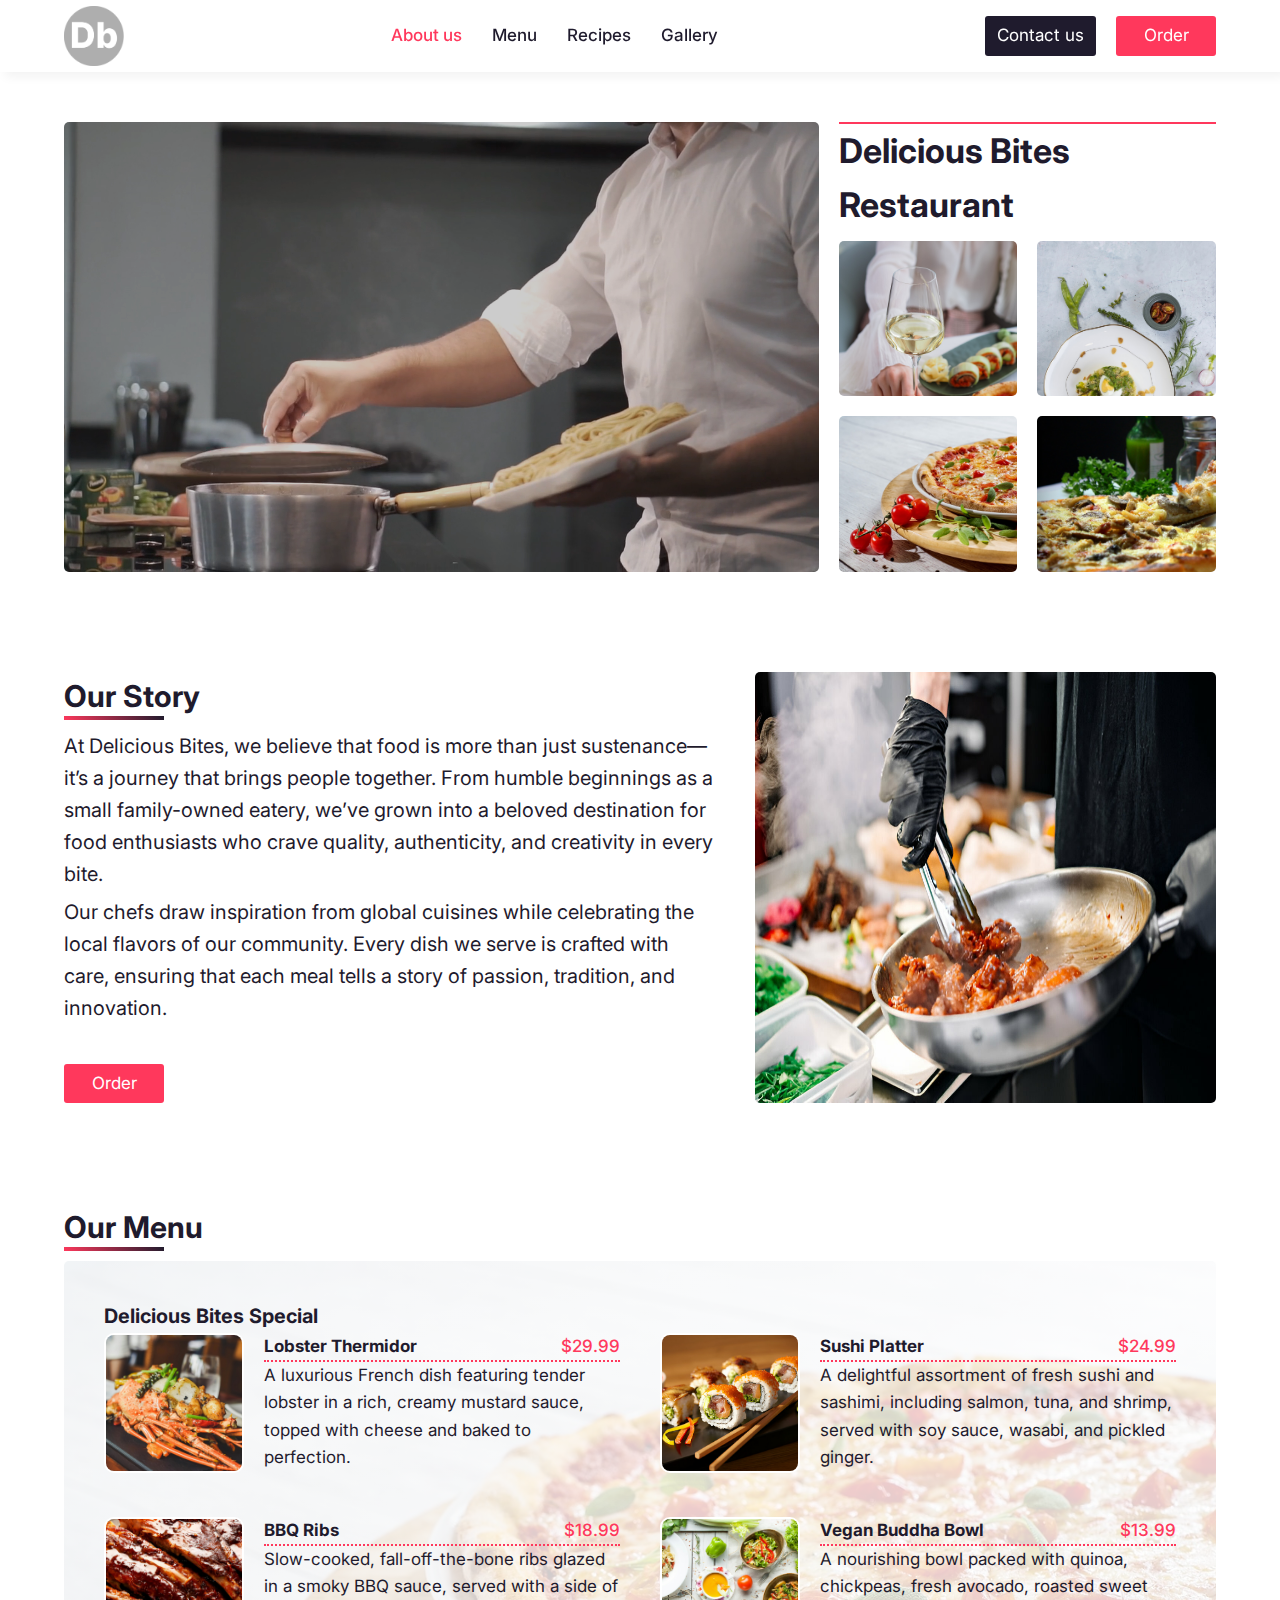
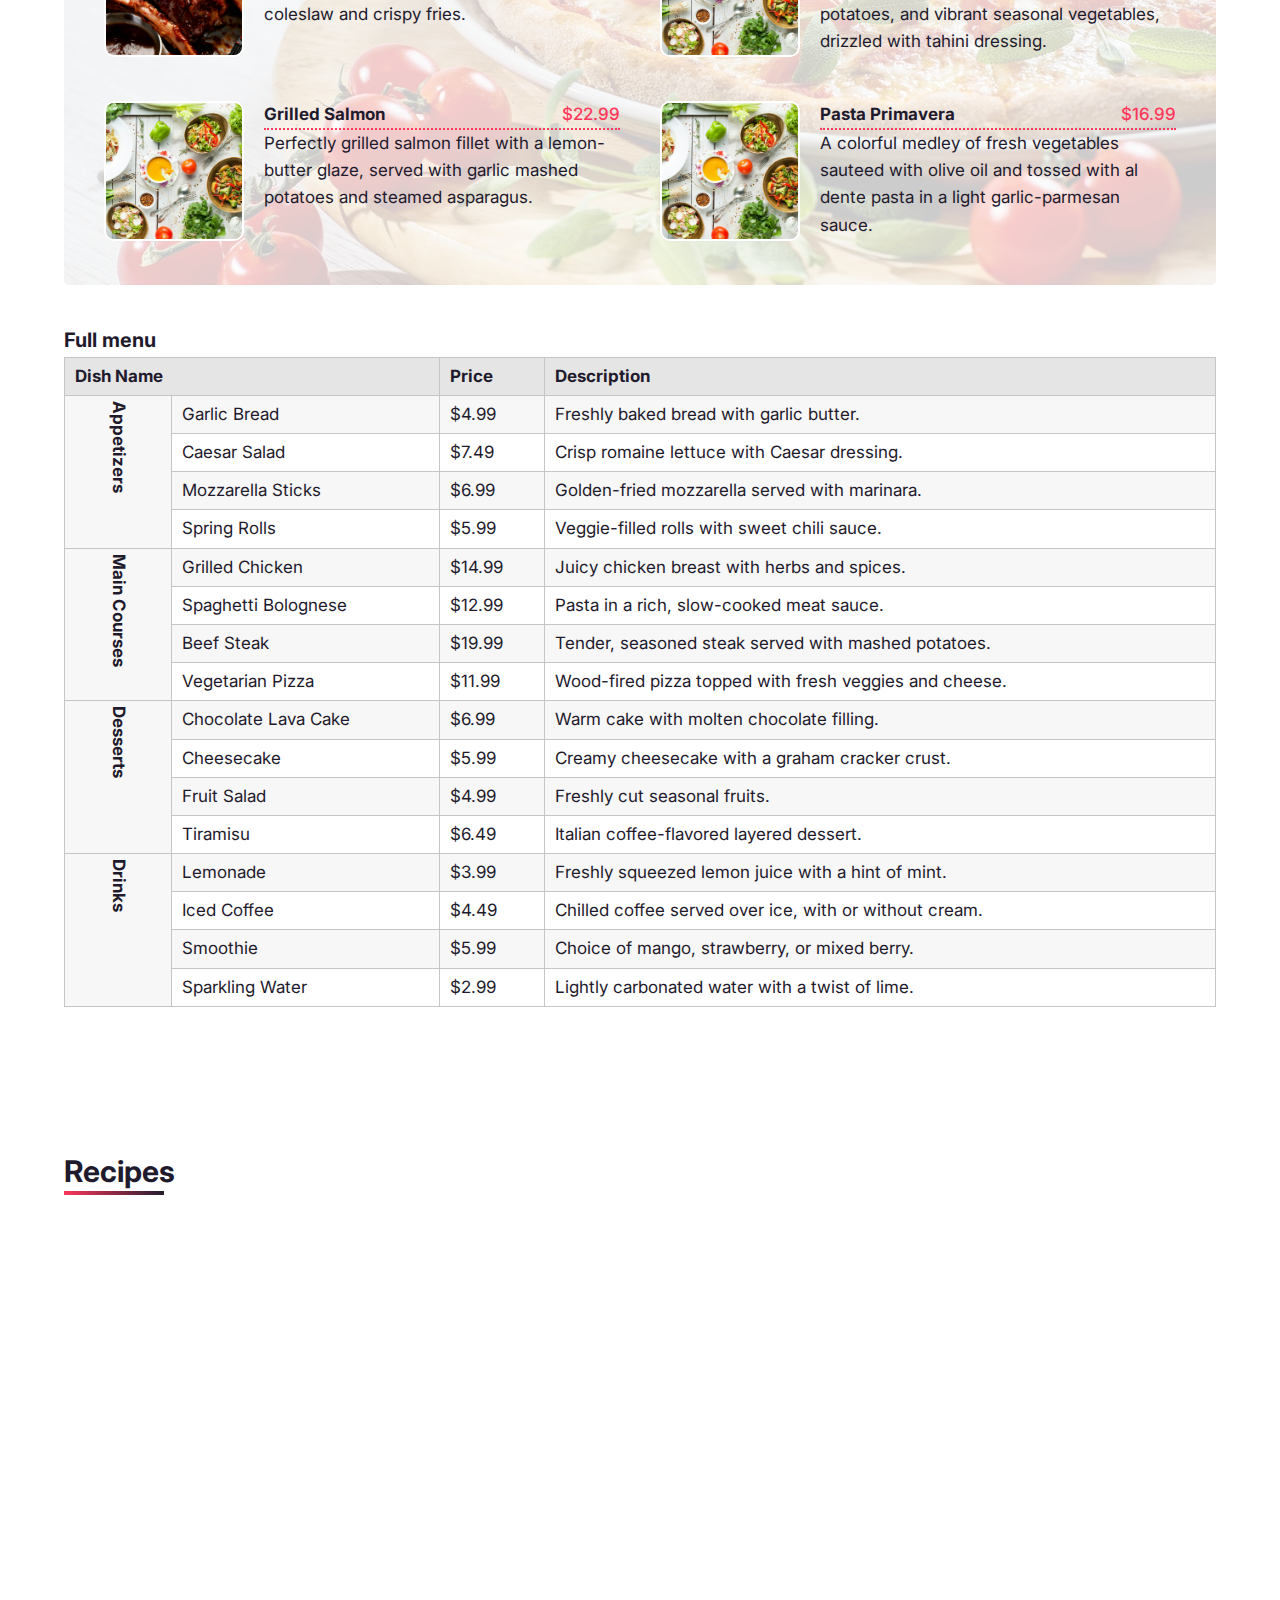
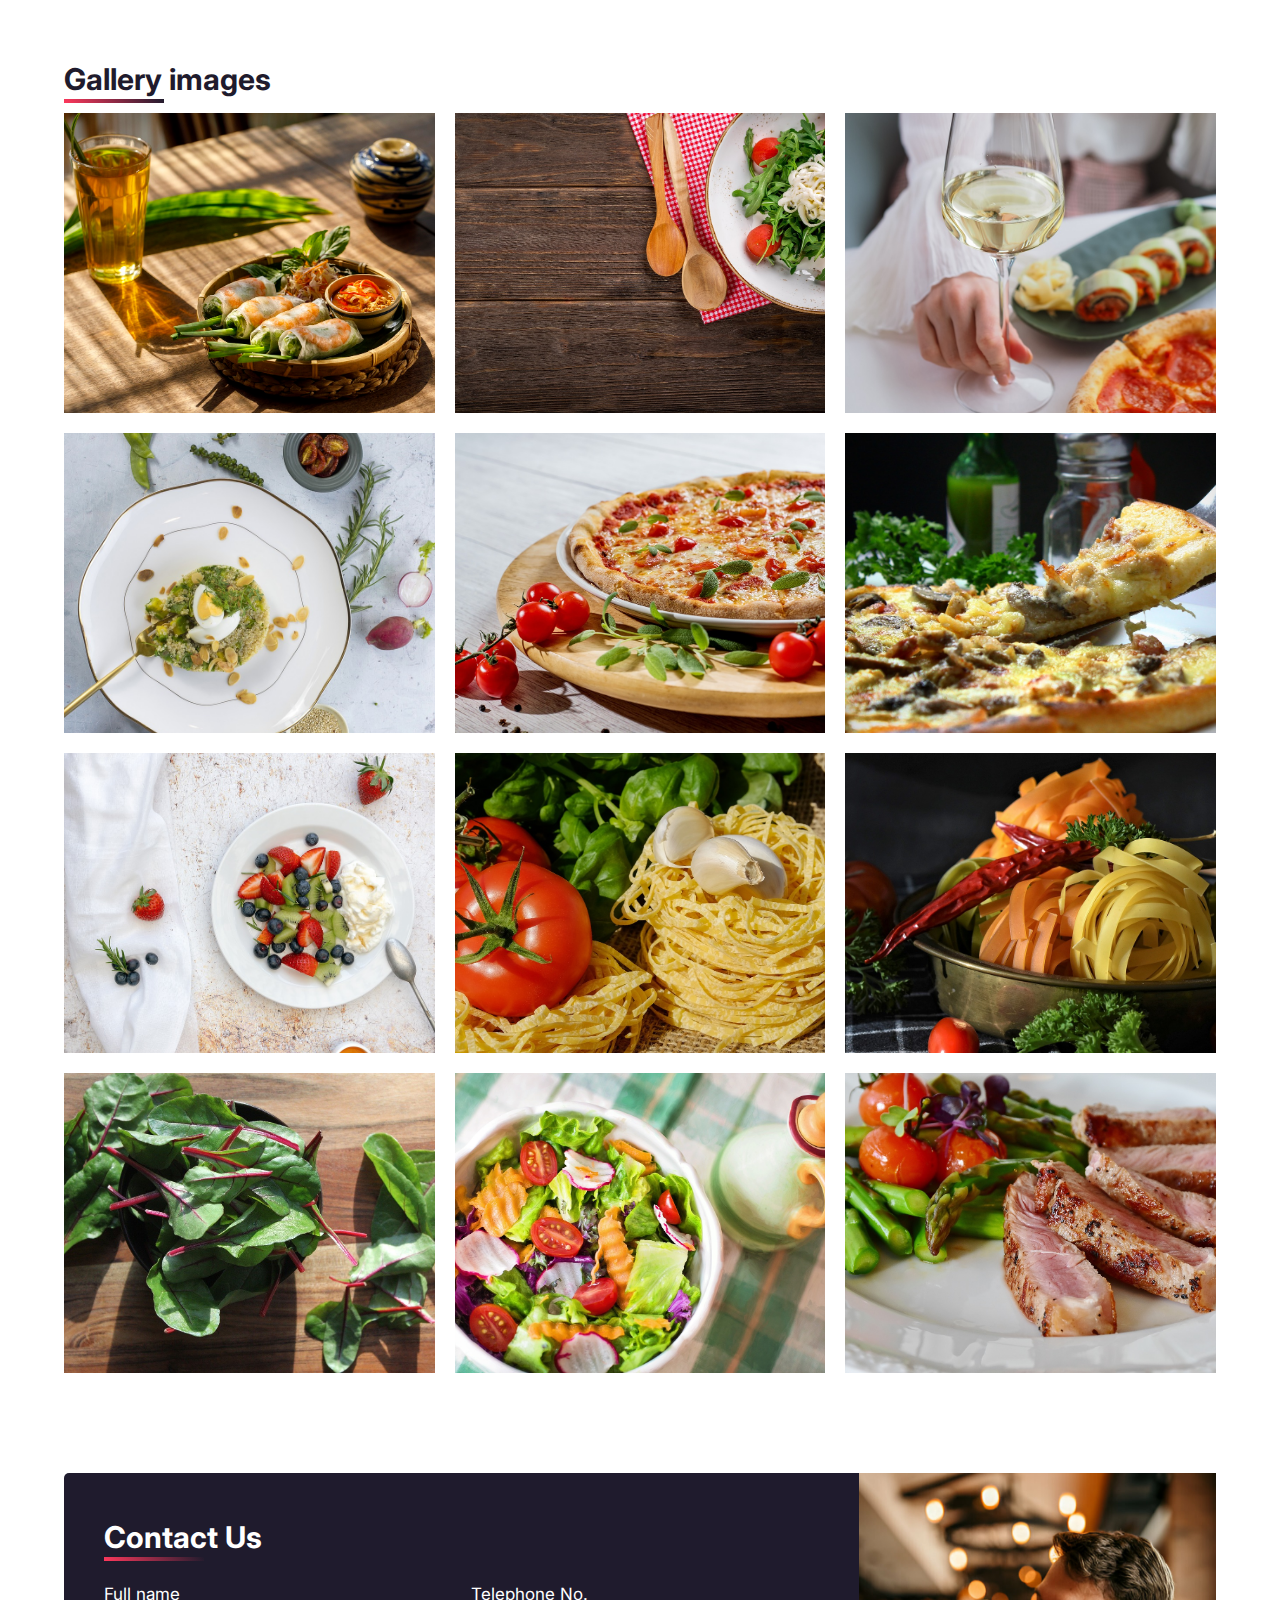
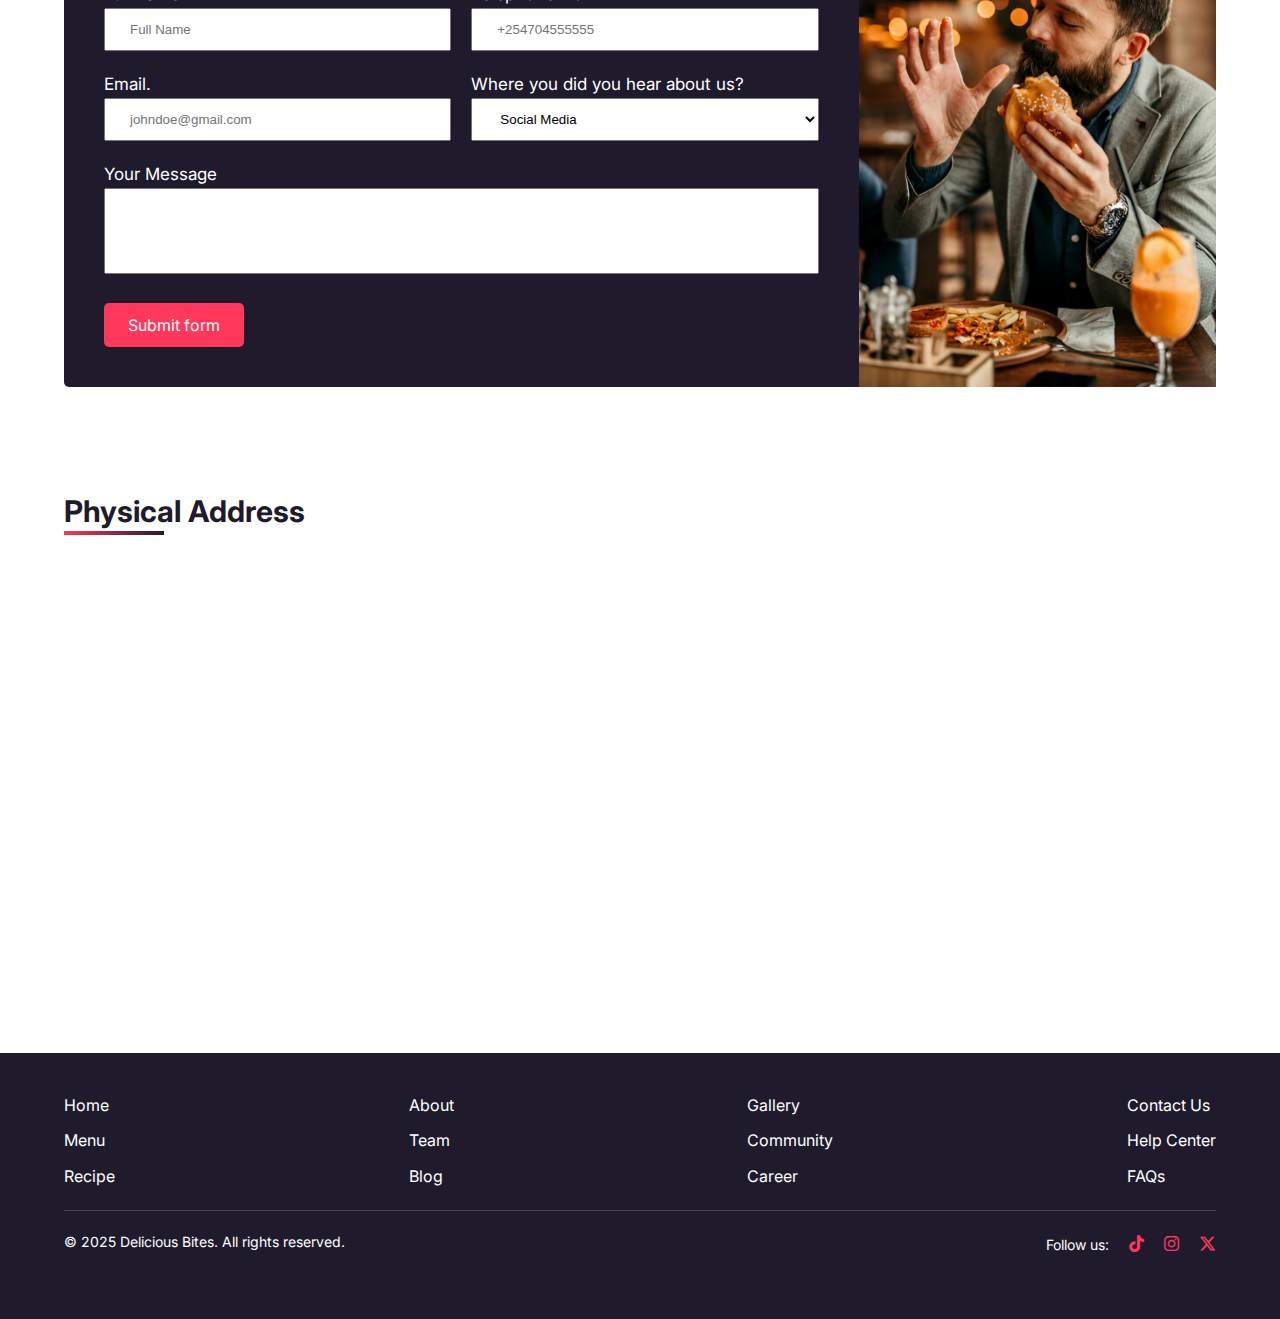
==== index.html @ e95e8920 "Initial project setup" ====
<!DOCTYPE html>
<html lang="en">

    <head>
        <meta charset="UTF-8">
        <meta name="viewport" content="width=device-width, initial-scale=1.0">
        <link rel="stylesheet" href="https://cdnjs.cloudflare.com/ajax/libs/font-awesome/6.7.2/css/all.min.css"
            integrity="sha512-Evv84Mr4kqVGRNSgIGL/F/aIDqQb7xQ2vcrdIwxfjThSH8CSR7PBEakCr51Ck+w+/U6swU2Im1vVX0SVk9ABhg=="
            crossorigin="anonymous" referrerpolicy="no-referrer" />
        <link rel="stylesheet" href="./css/styles.css">
        <title>Delicious Bites Restaurant - Love at First Bite</title>
    </head>

    <body>
        <header class="header">
            <div class="row header-content">
                <img src="dg-logo.png" alt="Delicious bites logo" style="width:60px;height:60px;">
                <nav class="nav">
                    <ul class="nav-list">
                        <li class="nav-item"><a href="#about-us" class="nav-link active">About us</a></li>
                        <li class="nav-item"><a href="#menu" class="nav-link">Menu</a></li>
                        <li class="nav-item"><a href="#recipes" class="nav-link">Recipes</a></li>
                        <li class="nav-item"><a href="#gallery" class="nav-link">Gallery</a></li>
                    </ul>
                </nav>
                <div class="header-btns">
                    <a href="#contact" class="link-btn link-btn-primary">Contact us</a>
                    <a href="#" target="_blank" rel="noopener noreferrer" class="link-btn link-btn-secondary">Order</a>
                </div>
            </div>
        </header>
        <main>
            <section id="hero" class="hero section">
                <div class="row hero-content">
                    <div class="video-wrapper">
                        <video src="./media/cooking.mp4" class="video" autoplay muted loop></video>
                    </div>
                    <div class="videos-grid">
                        <h1>Delicious Bites Restaurant</h1>
                        <div class="videos-options">
                            <div class="video-option video-option-1">&nbsp;</div>
                            <div class="video-option video-option-2">&nbsp;</div>
                            <div class="video-option video-option-3">&nbsp;</div>
                            <div class="video-option video-option-4">&nbsp;</div>
                        </div>
                    </div>
                </div>
            </section>
            <section id="about-us" class="section">
                <div class="row about-content">
                    <div class="about-text">
                        <h2>Our Story</h2>
                        <p>At Delicious Bites, we believe that food is more than just sustenance—it’s a journey that
                            brings
                            people
                            together. From humble beginnings as a small family-owned eatery, we’ve grown into a beloved
                            destination
                            for food enthusiasts who crave quality, authenticity, and creativity in every bite.</p>
                        <p>Our chefs draw inspiration from global cuisines while celebrating the local flavors of our
                            community.
                            Every dish we serve is crafted with care, ensuring that each meal tells a story of passion,
                            tradition,
                            and innovation.</p>
                        <a href="#" target="_blank" rel="noopener noreferrer"
                            class="link-btn link-btn-secondary about-link">Order</a>
                    </div>
                    <div class="story-image-wrapper">
                        <img src="./images/story-image.jpg" alt="Story image" class="story-image">
                    </div>
                </div>
            </section>
            <section id="menu" class="section">
                <div class="row menu-content">
                    <h2>Our Menu</h2>
                    <div class="special-wrapper">
                        <h3>Delicious Bites Special</h3>
                        <div class="special-menu-items">
                            <div class="special-menu-item">
                                <div class="item-left item-left-1">
                                    <img src="./images/lobster.jpg" class="special-menu-image" alt="">
                                </div>
                                <div class="item-right">
                                    <div class="item-top">
                                        <h4 class="menu-title">Lobster Thermidor</h4>
                                        <span class="menu-price">$29.99</span>
                                    </div>
                                    <div class="item-bottom">
                                        <p class="menu-desc">A luxurious French dish featuring tender lobster in a rich,
                                            creamy mustard sauce, topped with cheese and baked to perfection.</p>
                                    </div>
                                </div>
                            </div>
                            <div class="special-menu-item">
                                <div class="item-left item-left-1">
                                    <img src="./images/sushi.jpg" class="special-menu-image" alt="">
                                </div>
                                <div class="item-right">
                                    <div class="item-top">
                                        <h4 class="menu-title">Sushi Platter</h4>
                                        <span class="menu-price">$24.99</span>
                                    </div>
                                    <div class="item-bottom">
                                        <p class="menu-desc">A delightful assortment of fresh sushi and sashimi,
                                            including salmon, tuna, and shrimp, served with soy sauce, wasabi, and
                                            pickled ginger.</p>
                                    </div>
                                </div>
                            </div>
                            <div class="special-menu-item">
                                <div class="item-left item-left-1">
                                    <img src="./images/bbq.jpg" class="special-menu-image" alt="">
                                </div>
                                <div class="item-right">
                                    <div class="item-top">
                                        <h4 class="menu-title">BBQ Ribs</h4>
                                        <span class="menu-price">$18.99</span>
                                    </div>
                                    <div class="item-bottom">
                                        <p class="menu-desc">Slow-cooked, fall-off-the-bone ribs glazed in a smoky BBQ
                                            sauce, served with a side of coleslaw and crispy fries.</p>
                                    </div>
                                </div>
                            </div>
                            <div class="special-menu-item">
                                <div class="item-left item-left-1">
                                    <img src="./images/vegan.jpg" class="special-menu-image" alt="">
                                </div>
                                <div class="item-right">
                                    <div class="item-top">
                                        <h4 class="menu-title">Vegan Buddha Bowl</h4>
                                        <span class="menu-price">$13.99</span>
                                    </div>
                                    <div class="item-bottom">
                                        <p class="menu-desc">A nourishing bowl packed with quinoa, chickpeas, fresh
                                            avocado, roasted sweet potatoes, and vibrant seasonal vegetables, drizzled
                                            with tahini dressing.</p>
                                    </div>
                                </div>
                            </div>
                            <div class="special-menu-item">
                                <div class="item-left item-left-1">
                                    <img src="./images/vegan.jpg" class="special-menu-image" alt="">
                                </div>
                                <div class="item-right">
                                    <div class="item-top">
                                        <h4 class="menu-title">Grilled Salmon</h4>
                                        <span class="menu-price">$22.99</span>
                                    </div>
                                    <div class="item-bottom">
                                        <p class="menu-desc">Perfectly grilled salmon fillet with a lemon-butter glaze,
                                            served with garlic mashed potatoes and steamed asparagus.</p>
                                    </div>
                                </div>
                            </div>
                            <div class="special-menu-item">
                                <div class="item-left item-left-1">
                                    <img src="./images/vegan.jpg" class="special-menu-image" alt="">
                                </div>
                                <div class="item-right">
                                    <div class="item-top">
                                        <h4 class="menu-title">Pasta Primavera</h4>
                                        <span class="menu-price">$16.99</span>
                                    </div>
                                    <div class="item-bottom">
                                        <p class="menu-desc">A colorful medley of fresh vegetables sauteed with olive
                                            oil and tossed with al dente pasta in a light garlic-parmesan sauce.</p>
                                    </div>
                                </div>
                            </div>
                        </div>
                    </div>
                    <div class="tables-grid">
                        <div class="table-wrapper">
                            <h3>Full menu</h3>
                            <table class="table">
                                <tr class="table-head">
                                    <th colspan="2">Dish Name</th>
                                    <th>Price</th>
                                    <th>Description</th>
                                </tr>
                                <tr>
                                    <td rowspan="4" class="category">Appetizers</td>
                                    <td>Garlic Bread</td>
                                    <td>$4.99</td>
                                    <td>Freshly baked bread with garlic butter.</td>
                                </tr>
                                <tr>
                                    <td>Caesar Salad</td>
                                    <td>$7.49</td>
                                    <td>Crisp romaine lettuce with Caesar dressing.</td>
                                </tr>
                                <tr>
                                    <td>Mozzarella Sticks</td>
                                    <td>$6.99</td>
                                    <td>Golden-fried mozzarella served with marinara.</td>
                                </tr>
                                <tr>
                                    <td>Spring Rolls</td>
                                    <td>$5.99</td>
                                    <td>Veggie-filled rolls with sweet chili sauce.</td>
                                </tr>
                                <tr>
                                    <td rowspan="4" class="category">Main Courses</td>
                                    <td>Grilled Chicken</td>
                                    <td>$14.99</td>
                                    <td>Juicy chicken breast with herbs and spices.</td>
                                </tr>
                                <tr>
                                    <td>Spaghetti Bolognese</td>
                                    <td>$12.99</td>
                                    <td>Pasta in a rich, slow-cooked meat sauce.</td>
                                </tr>
                                <tr>
                                    <td>Beef Steak</td>
                                    <td>$19.99</td>
                                    <td>Tender, seasoned steak served with mashed potatoes.</td>
                                </tr>
                                <tr>
                                    <td>Vegetarian Pizza</td>
                                    <td>$11.99</td>
                                    <td>Wood-fired pizza topped with fresh veggies and cheese.</td>
                                </tr>
                                <tr>
                                    <td rowspan="4" class="category">Desserts</td>
                                    <td>Chocolate Lava Cake</td>
                                    <td>$6.99</td>
                                    <td>Warm cake with molten chocolate filling.</td>
                                </tr>
                                <tr>
                                    <td>Cheesecake</td>
                                    <td>$5.99</td>
                                    <td>Creamy cheesecake with a graham cracker crust.</td>
                                </tr>
                                <tr>
                                    <td>Fruit Salad</td>
                                    <td>$4.99</td>
                                    <td>Freshly cut seasonal fruits.</td>
                                </tr>
                                <tr>
                                    <td>Tiramisu</td>
                                    <td>$6.49</td>
                                    <td>Italian coffee-flavored layered dessert.</td>
                                </tr>
                                <tr>
                                    <td rowspan="4" class="category">Drinks</td>
                                    <td>Lemonade</td>
                                    <td>$3.99</td>
                                    <td>Freshly squeezed lemon juice with a hint of mint.</td>
                                </tr>
                                <tr>
                                    <td>Iced Coffee</td>
                                    <td>$4.49</td>
                                    <td>Chilled coffee served over ice, with or without cream.</td>
                                </tr>
                                <tr>
                                    <td>Smoothie</td>
                                    <td>$5.99</td>
                                    <td>Choice of mango, strawberry, or mixed berry.</td>
                                </tr>
                                <tr>
                                    <td>Sparkling Water</td>
                                    <td>$2.99</td>
                                    <td>Lightly carbonated water with a twist of lime.</td>
                                </tr>
                            </table>
                        </div>
                    </div>
            </section>
            <section id="recipes" class="section">
                <div class="row recipe-content">
                    <h2>Recipes</h2>
                    <div class="recipe-videos">
                        <iframe class="recipe-video" height="350"
                            src="https://www.youtube.com/embed/Prj3b0ExrO4?si=6tZyB36QhXxnkVxe"
                            title="YouTube video player" frameborder="0"
                            allow="accelerometer; autoplay; clipboard-write; encrypted-media; gyroscope; picture-in-picture; web-share"
                            referrerpolicy="strict-origin-when-cross-origin" allowfullscreen></iframe>
                        <iframe class="recipe-video" height="350"
                            src="https://www.youtube.com/embed/cVaPtE3M1Oc?si=JdroKigt0Nef5WTI"
                            title="YouTube video player" frameborder="0"
                            allow="accelerometer; autoplay; clipboard-write; encrypted-media; gyroscope; picture-in-picture; web-share"
                            referrerpolicy="strict-origin-when-cross-origin" allowfullscreen></iframe>
                    </div>
                </div>
            </section>
            <section id="gallery" class="section">
                <div class="row gallery-content">
                    <h2>Gallery images</h2>
                    <div class="gallery-images">
                        <img src="images/001.jpg" alt="" class="gallery-image">
                        <img src="images/002.jpg" alt="" class="gallery-image">
                        <img src="images/003.jpg" alt="" class="gallery-image">
                        <img src="images/004.jpg" alt="" class="gallery-image">
                        <img src="images/005.jpg" alt="" class="gallery-image">
                        <img src="images/006.jpg" alt="" class="gallery-image">
                        <img src="images/007.jpg" alt="" class="gallery-image">
                        <img src="images/008.jpg" alt="" class="gallery-image">
                        <img src="images/009.jpg" alt="" class="gallery-image">
                        <img src="images/010.jpg" alt="" class="gallery-image">
                        <img src="images/011.jpg" alt="" class="gallery-image">
                        <img src="images/012.jpg" alt="" class="gallery-image">
                    </div>
                </div>
            </section>
            <section id="contact" class="section">
                <div class="row contact-content">
                    <div class="form-wrapper">
                        <h2 class="contact-us-title">Contact Us</h2>
                        <form class="form">
                            <div class="inputs-grid">
                                <div class="input-wrapper">
                                    <label for="fullname">Full name</label>
                                    <input type="text" id="fullname" placeholder="Full Name">
                                </div>
                                <div class="input-wrapper">
                                    <label for="tel">Telephone No.</label>
                                    <input type="tel" id="tel" placeholder="+254704555555">
                                </div>
                                <div class="input-wrapper">
                                    <label for="tel">Email.</label>
                                    <input type="email" id="email" placeholder="johndoe@gmail.com">
                                </div>
                                <div class="input-wrapper">
                                    <label for="where">Where you did you hear about us?</label>
                                    <select id="where">
                                        <option value="Social Media">Social Media</option>
                                        <option value="Word of mouth">Word of mouth</option>
                                        <option value="Radio">Radio</option>
                                        <option value="YouTube">YouTube</option>
                                    </select>
                                </div>
                            </div>
                            <div class="input-wrapper message-box">
                                <label for="message">Your Message</label>
                                <textarea id="message" rows="4"></textarea>
                            </div>
                            <div>
                                <button type="submit" class="form-btn">Submit form</button>
                            </div>
                        </form>
                    </div>
                    <div class="form-image">
                        <!-- <h1>Hello there </h1> -->
                    </div>
                </div>
            </section>
            <section class="section">
                <div class="row physical-address">
                    <h2>Physical Address</h2>
                    <!-- GOOGLE MAP -->
                    <iframe class="map"
                        src="https://www.google.com/maps/embed?pb=!1m18!1m12!1m3!1d1994.4096324587538!2d36.820195784097486!3d-1.2822270195117855!2m3!1f0!2f0!3f0!3m2!1i1024!2i768!4f13.1!3m3!1m2!1s0x182f10d5df97cb23%3A0x9daffd912c011926!2sBihi%20Towers!5e0!3m2!1sen!2ske!4v1740225363921!5m2!1sen!2ske"
                        height="450" style="border:0;" allowfullscreen="" loading="lazy"
                        referrerpolicy="no-referrer-when-downgrade"></iframe>
                </div>
            </section>
        </main>
        <footer class="footer">
            <div class="row footer-content">
                <div class="footer-grid">
                    <div class="f-col">
                        <!-- <h3></h3> -->
                        <ul>
                            <li>Home</li>
                            <li>Menu</li>
                            <li>Recipe</li>
                        </ul>
                    </div>
                    <div class="f-col">
                        <!-- <h3></h3> -->
                        <ul>
                            <li>About</li>
                            <li>Team</li>
                            <li>Blog</li>
                        </ul>
                    </div>
                    <div class="f-col">
                        <!-- <h3></h3> -->
                        <ul>
                            <li>Gallery</li>
                            <li>Community</li>
                            <li>Career</li>
                        </ul>
                    </div>
                    <div class="f-col">
                        <!-- <h3></h3> -->
                        <ul>
                            <li>Contact Us</li>
                            <li>Help Center</li>
                            <li>FAQs</li>
                        </ul>
                    </div>
                </div>
                <hr class="f-divider">
                <div class="f-bottom">
                    <div class="copy-right">
                        <p class=>&copy; 2025 Delicious Bites. All rights reserved.</p>
                    </div>
                    <div class="social-links">
                        <span class="text">Follow us: </span>
                        <span><a href="#"><i class="fa-brands fa-tiktok"></i></a> </span>
                        <span><a href="#"><i class="fa-brands fa-instagram"></i></a></span>
                        <span><a href="#"><i class="fa-brands fa-x-twitter"></i></a></span>
                    </div>
                </div>
            </div>
        </footer>
    </body>

</html>
---- css/styles.css ----
@import url("https://fonts.googleapis.com/css2?family=Inter:ital,opsz,wght@0,14..32,100..900;1,14..32,100..900&family=Roboto:ital,wght@0,100;0,300;0,400;0,500;0,700;0,900;1,100;1,300;1,400;1,500;1,700;1,900&display=swap");

:root {
  --color-primary: #1f1b2d;
  --color-secondary: #ff385c;
  --color-tertiary: #77c04b;
}

*,
*::after,
*::before {
  margin: 0;
  padding: 0;
  box-sizing: border-box;
}

html {
  font-size: 62.5%;
  scroll-behavior: smooth;
}

body {
  font-size: 1.7rem;
  font-weight: 400;
  line-height: 1.6;
  font-family: "Inter", "sans-serif";

  color: var(--color-primary);
}

h1 {
  margin-bottom: 0.8rem;
}

h2,
p {
  margin-bottom: 0.6rem;
}

h2 {
  position: relative;
  margin-bottom: 1rem;
  font-size: 3rem;
}

h2::after {
  content: "";
  width: 10rem;
  height: 4px;
  background-image: linear-gradient(45deg, #ff385c, #1f1b2d);
  position: absolute;
  left: 0;
  bottom: 0;
}

.row {
  width: 90%;
  margin: 0 auto;
}

.header {
  /* border-bottom: solid 1px #ddd; */
  box-shadow: 5px 5px 10px rgba(0, 0, 0, 0.05);
  position: sticky;
  top: 0;
  left: 0;
  background-color: #fff;
  z-index: 1000;

  .header-content {
    display: flex;
    align-items: center;
    justify-content: space-between;
    padding: 0.6rem 0;
  }
}

/* .header-content {
  display: flex;
  align-items: center;
  justify-content: space-between;
  padding: 0.6rem 0;
} */

.nav-list {
  list-style: none;
  display: flex;
  align-items: center;
  gap: 3rem;
}

.nav-link:link,
.nav-link:visited {
  color: var(--color-primary);
  text-decoration: none;
  font-weight: 500;
}

.nav-link:hover,
.nav-link:active {
  color: var(--color-secondary);
}

.nav-link.active {
  color: var(--color-secondary);
}

.header-btns {
  display: flex;
  align-items: center;
  gap: 2rem;
}

.link-btn {
  text-decoration: none;
  display: inline-block;
  padding: 0.6rem 1.2rem;
  border-radius: 0.3rem;
  color: #fff;
  min-width: 10rem;
  display: flex;
  align-items: center;
  justify-content: center;
}

.link-btn-primary {
  background-color: var(--color-primary);
}

.link-btn-secondary {
  background-color: var(--color-secondary);
}

/* hero section */
/* .hero {
} */

.section {
  padding: 5rem 0;
}

.hero-content {
  display: flex;
  height: 45rem;
  gap: 2rem;
}

.video-wrapper {
  flex: 2;
}

.video {
  width: 100%;
  height: 100%;
  object-fit: cover;
  border-radius: 0.5rem;
  filter: brightness(80%);
}

.videos-grid {
  border-top: solid 2px var(--color-secondary);
  height: 100%;
  flex: 1;

  display: flex;
  flex-direction: column;
}

.videos-options {
  flex: 1;
  display: grid;
  grid-template-columns: 1fr 1fr;
  grid-template-rows: 1fr 1fr;
  gap: 2rem;
  /* height: 100%; */
}

.video-option {
  background-color: #77c04b;
  border-radius: 0.5rem;
  cursor: pointer;

  background-size: cover;
  background-repeat: no-repeat;
}

.video-option-1 {
  background-image: url("/images/003.jpg");
}
.video-option-2 {
  background-image: url("/images/004.jpg");
}
.video-option-3 {
  background-image: url("/images/005.jpg");
}
.video-option-4 {
  background-image: url("/images/006.jpg");
}

.gallery-content {
  /* width: 100%; */
}

.about-content {
  display: flex;
  gap: 4rem;
  .about-text {
    flex: 1;

    p {
      font-size: 2rem;
    }

    .about-link {
      width: max-content;
      margin-top: 4rem;
    }
  }

  .story-image-wrapper {
    flex: 0 0 40%;
    border-radius: 0.5rem;
    overflow: hidden;
    .story-image {
      width: 100%;
      /* width: 40rem; */

      height: 100%;
    }
  }
}

.recipe-content {
  .recipe-videos {
    display: flex;
    gap: 2rem;
    .recipe-video {
      width: 100%;
    }
  }
}

/* Menu */
.special-wrapper {
  padding: 4rem;
  border-radius: 0.5rem;
  background-image: linear-gradient(
      rgba(255, 255, 255, 0.8),
      rgba(255, 255, 255, 0.8)
    ),
    url("../images/005.jpg");
  background-size: cover;
  background-repeat: no-repeat;
  margin-bottom: 4rem;
}

.special-menu-items {
  display: grid;
  grid-template-columns: 1fr 1fr;
  gap: 4rem;
}

.special-menu-item {
  display: flex;
  gap: 2rem;
  .item-left {
    /* background-image: url("../images/004.jpg"); */
    flex: 0 0 14rem;
    height: 14rem;
    border-radius: 1rem;
    background-size: cover;
    overflow: hidden;
    border: solid 2px #fff;
  }

  /* .item-left-1 {
    background-image: url("../images/004.jpg");
  } */
  .special-menu-image {
    width: 100%;
    height: 100%;
    transition: all 1s ease-out;
    object-fit: cover;
  }

  &:hover .special-menu-image {
    transform: scale(1.3);
  }

  .item-right {
    .item-top {
      display: flex;
      justify-content: space-between;
      border-bottom: dotted 2px var(--color-secondary);

      .menu-title {
      }

      .menu-price {
        color: var(--color-secondary);
        font-weight: 500;
      }
    }

    .item-bottom {
    }
  }
}

.tables-grid {
  /* display: grid;
  grid-template-columns: repeat(2, 1fr);
  gap: 3rem; */
}

.table-wrapper {
  padding-bottom: 4rem;
}

.table {
  width: 100%;
  border-radius: 0.5rem;
  /* overflow: hidden; */
  border: solid 1px #e5e7eb;
  text-align: left;
  border-collapse: collapse;
  .table-head {
    background-color: #e5e5e5;
  }

  td,
  th {
    padding: 0.5rem 1rem;
    border: solid 1px #c3c5c9;
  }

  .category {
    writing-mode: vertical-rl;
    font-weight: bold;
  }

  tr:nth-child(even) {
    background-color: #f7f7f7;
  }
}

.gallery-images {
  display: grid;
  grid-template-columns: 1fr 1fr 1fr;
  grid-auto-rows: 30rem;
  gap: 2rem;

  .gallery-image {
    /* height: 20rem; */
    width: 100%;
    height: 100%;
    object-fit: cover;
  }
}

.map {
  width: 100%;
}

.contact-content {
  background-color: #ff385c;
  background-color: var(--color-primary);
  border-radius: 0.5rem;

  display: flex;
  .form-wrapper {
    padding: 4rem;
    flex: 2;
    .form {
      .inputs-grid {
        display: grid;
        grid-template-columns: repeat(2, 1fr);
        gap: 2rem;
      }

      .input-wrapper {
        input,
        textarea,
        select {
          width: 100%;
        }
        label {
          color: #ffff;
          display: block;
        }
        input,
        textarea,
        select {
          padding: 1.2rem 2.4rem;
        }

        textarea {
          resize: none;
        }
      }

      .message-box {
        margin-top: 2rem;
      }
    }
  }

  .form-image {
    flex: 1;
    background-image: url("../images/man-eating.jpg");
    background-size: cover;
    background-repeat: no-repeat;
    background-position: center;
  }
}

.contact-us-title {
  color: #fff;
  margin-bottom: 2rem;
}

.form-btn {
  margin-top: 2rem;
  display: inline-block;
  padding: 1.2rem 2.4rem;
  background-color: var(--color-secondary);
  color: #fff;
  cursor: pointer;
  border: none;
  font-family: inherit;
  font-size: 1.6rem;
  border-radius: 0.5rem;
}

/* Footer */
.footer {
  background-color: var(--color-primary);
}

.footer-content {
  padding: 4rem 0;
  color: #fff;
}

.footer-grid {
  display: flex;
  gap: 4rem;
  justify-content: space-between;

  .f-col {
    ul {
      list-style: none;
      display: flex;
      flex-direction: column;
      gap: 1rem;
      font-size: 1.6rem;
    }
  }
}

.f-divider {
  margin-top: 2rem;
  border: none;
  height: 1px;
  background-color: rgba(255, 255, 255, 0.193);
}

.f-bottom {
  display: flex;
  align-items: center;
  justify-content: space-between;
  gap: 4rem;
  padding: 2rem 0;
  .copy-right {
    p {
      font-size: 1.4rem;
    }
  }

  .social-links {
    display: flex;
    align-items: center;
    gap: 2rem;
    .text {
      font-size: 1.4rem;
    }

    a:link,
    a:visited {
      color: var(--color-secondary);
    }

    a:hover,
    a:active {
      color: var(--color-secondary);
    }
  }
}
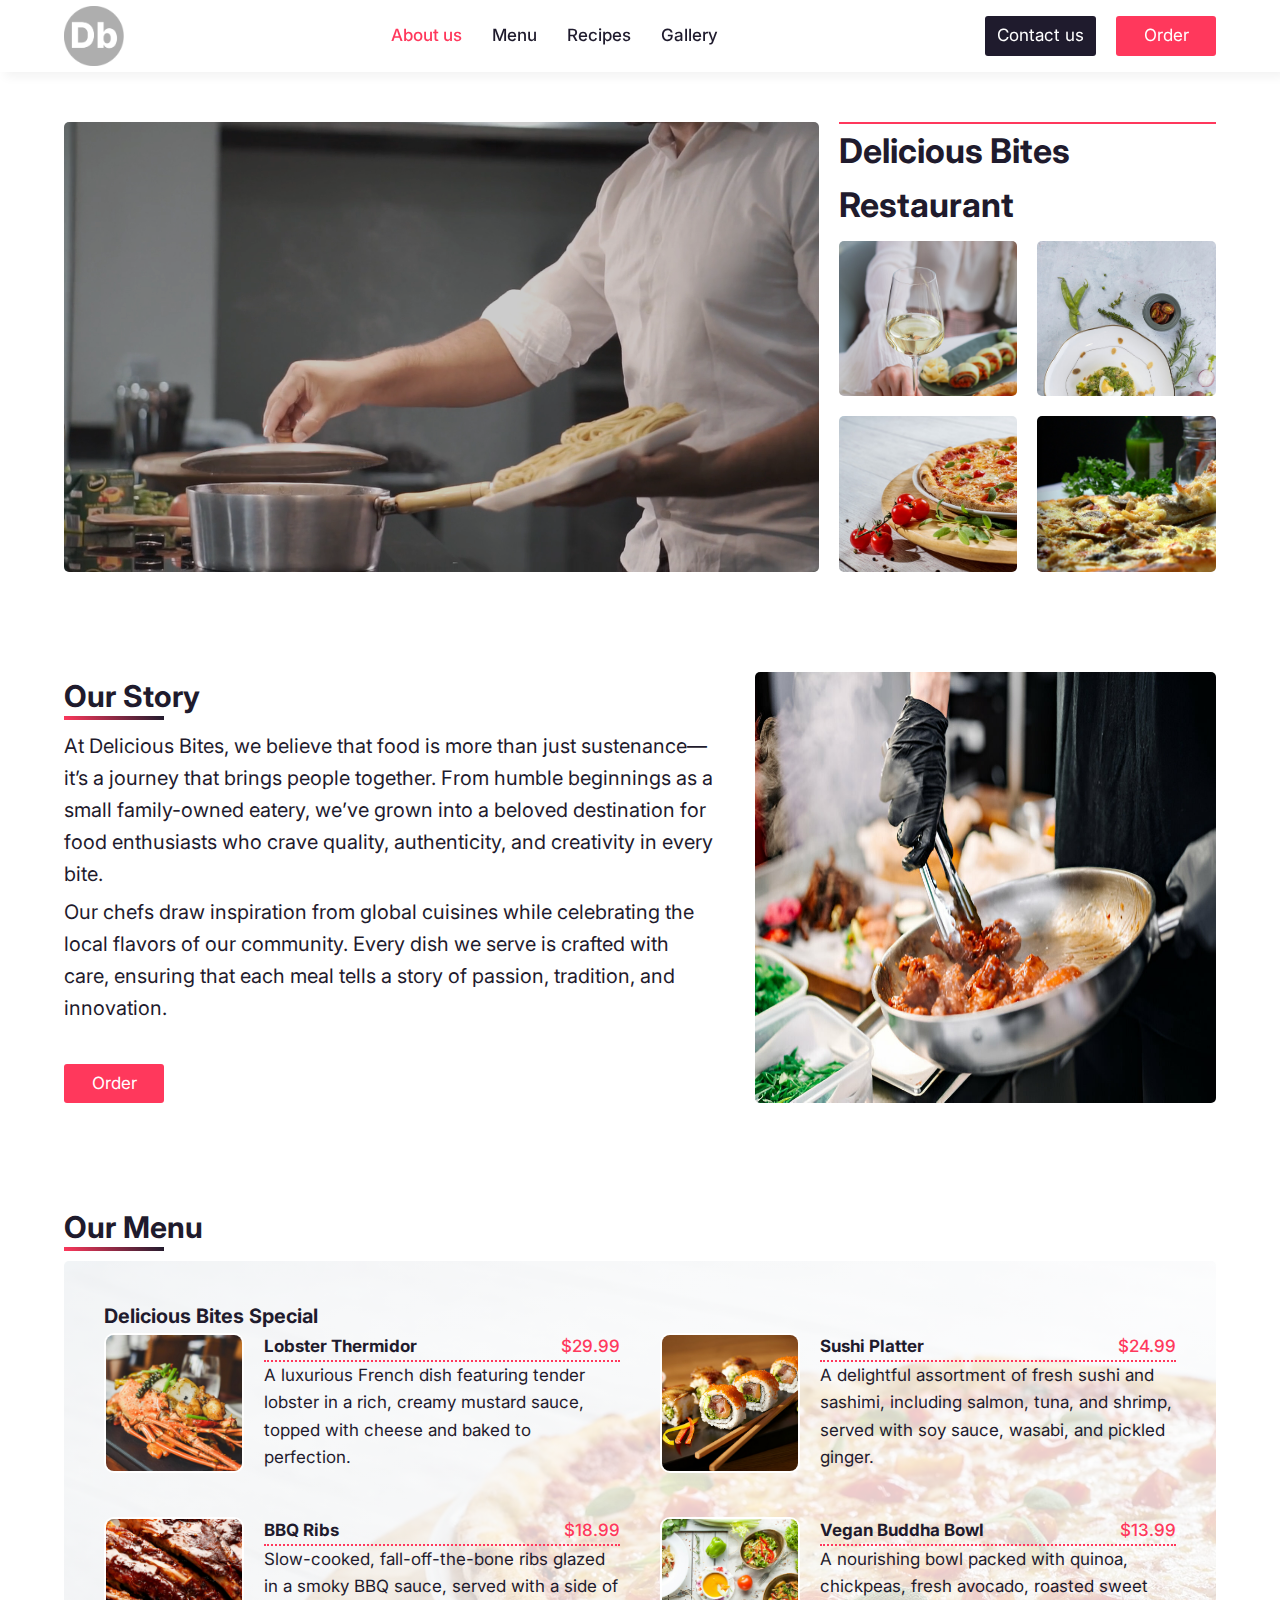
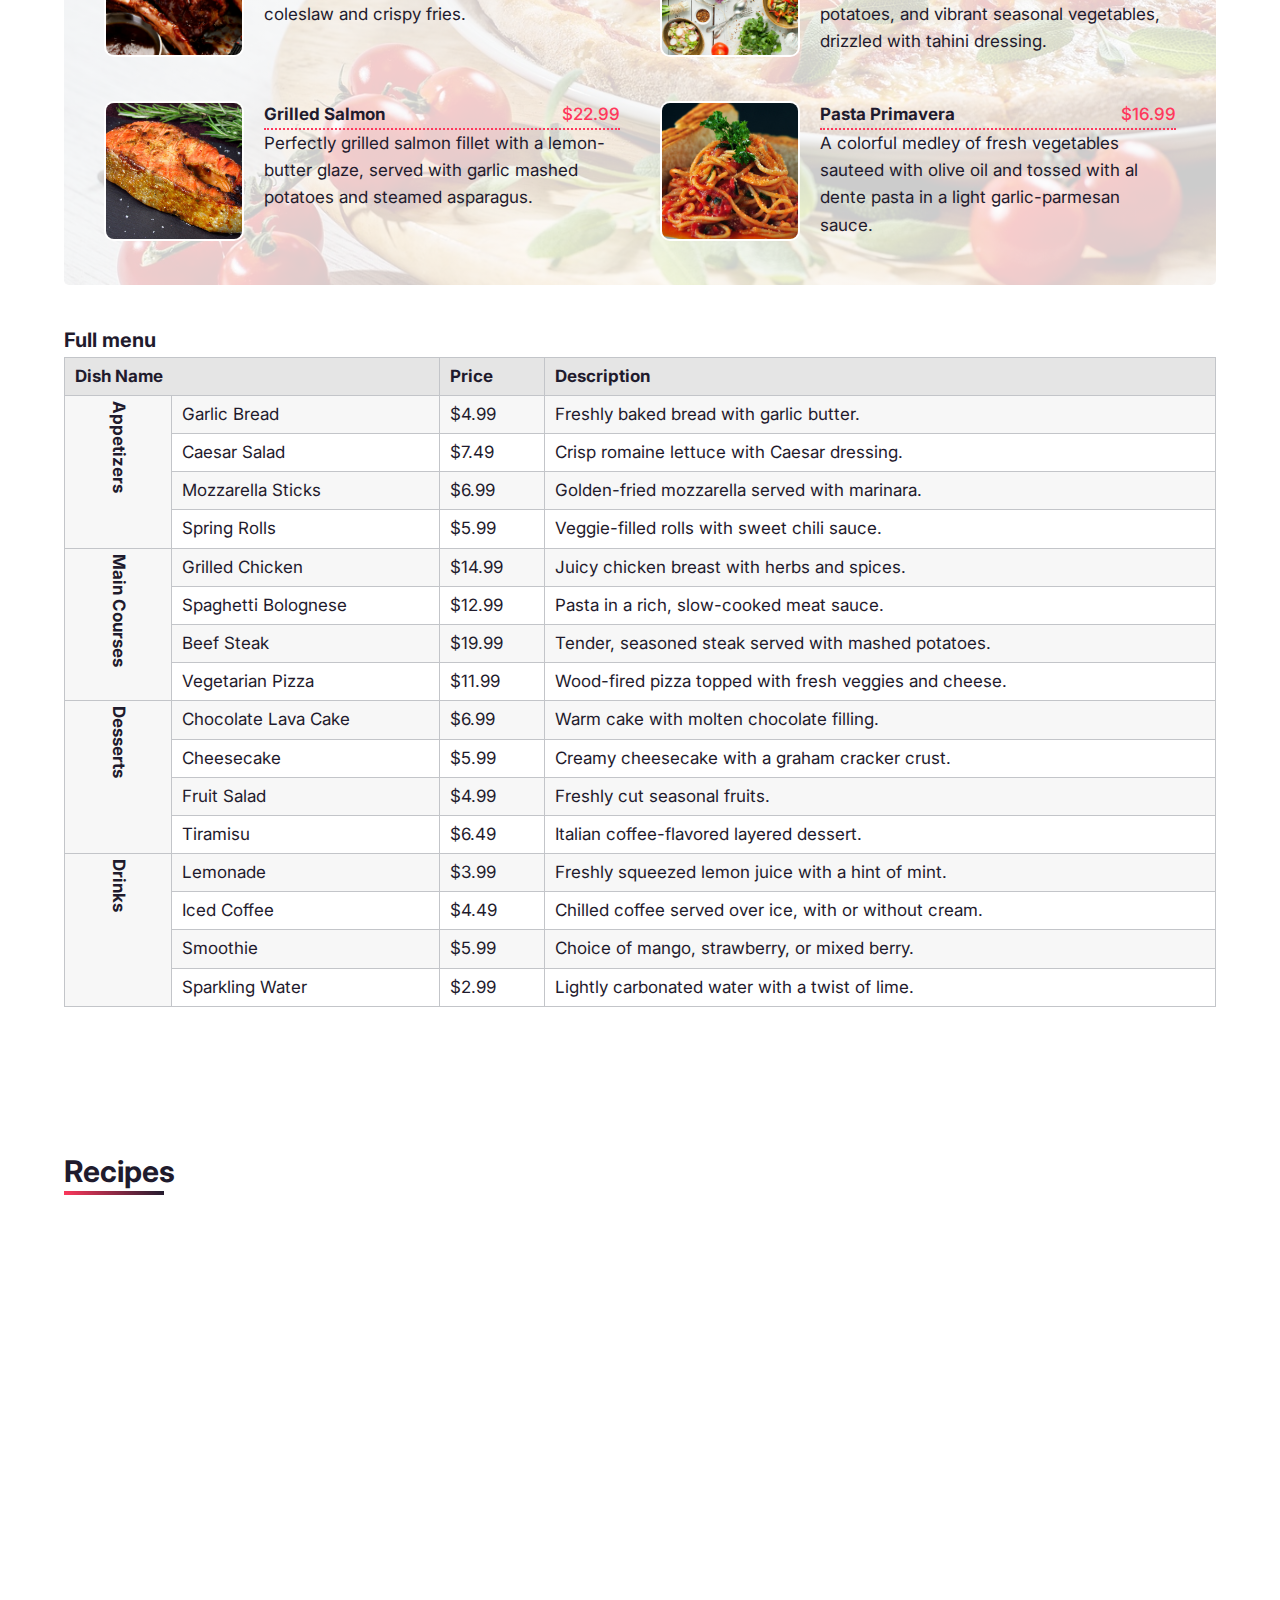
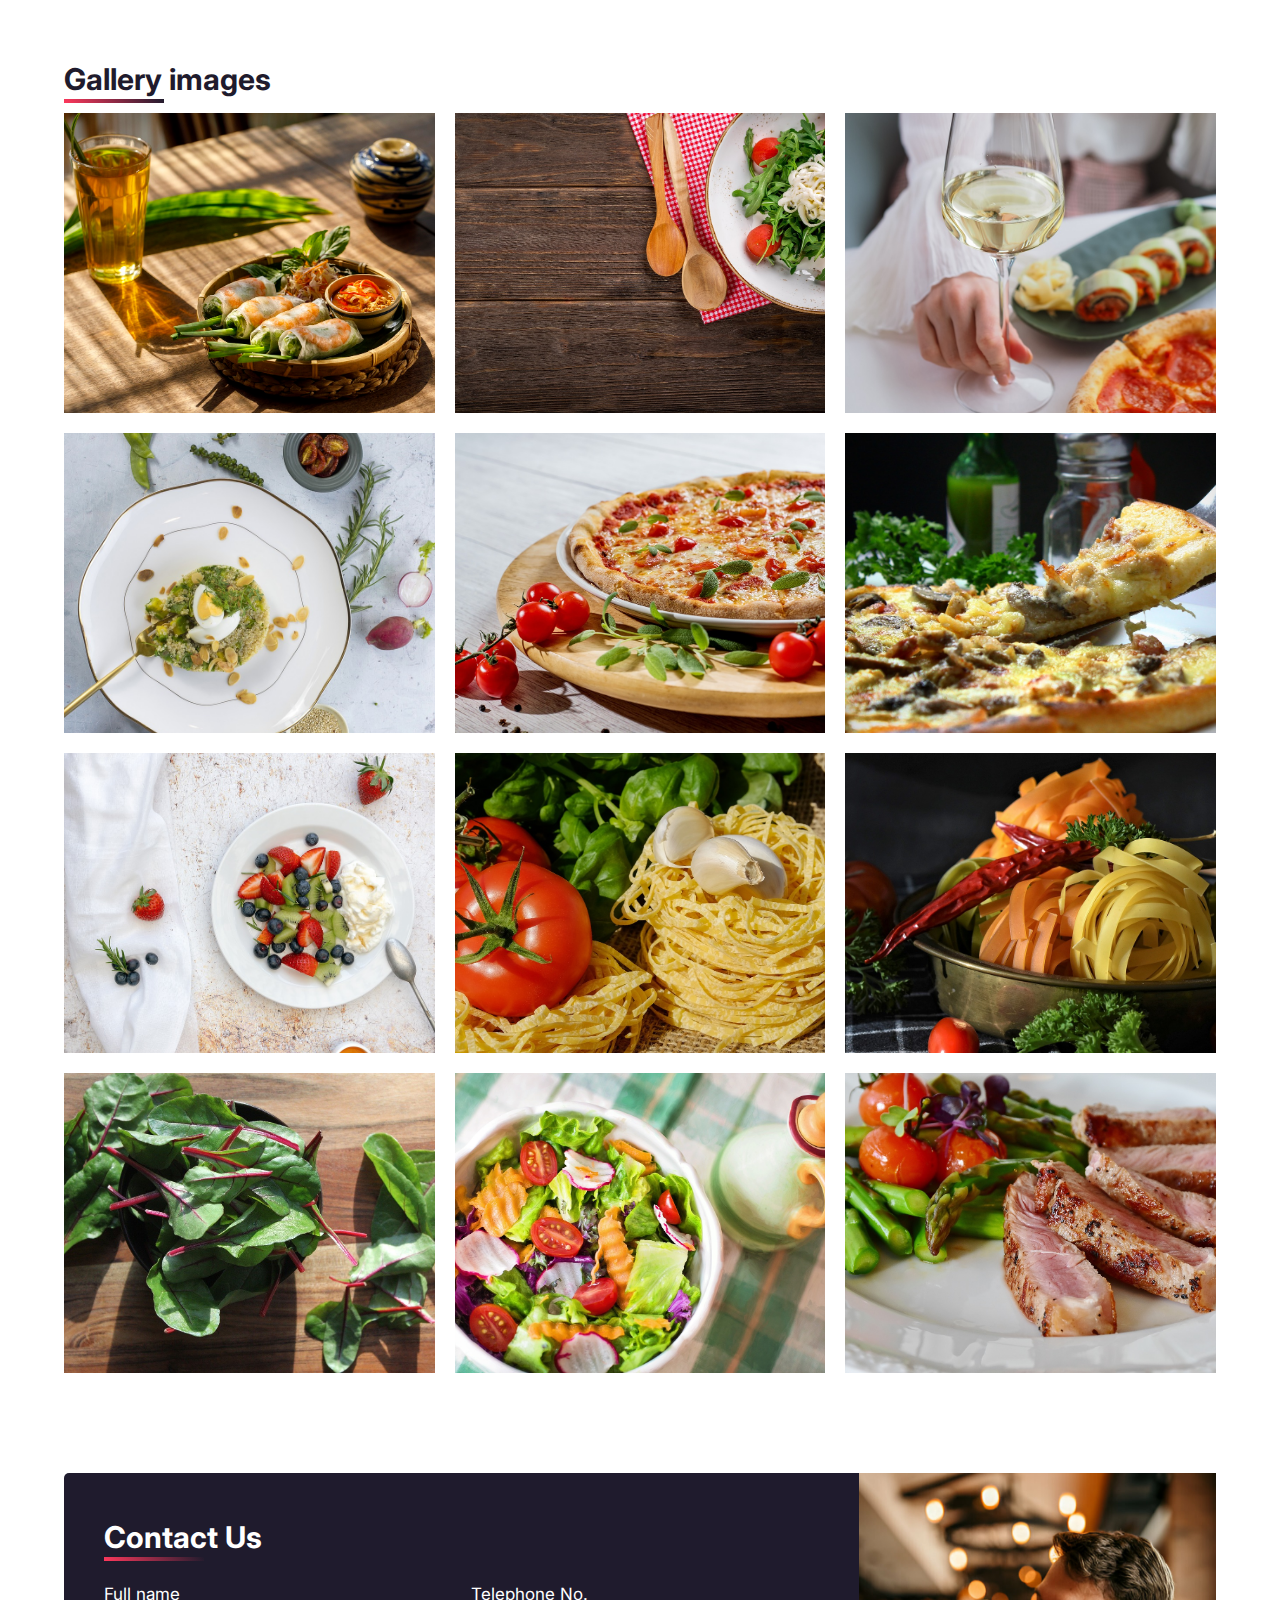
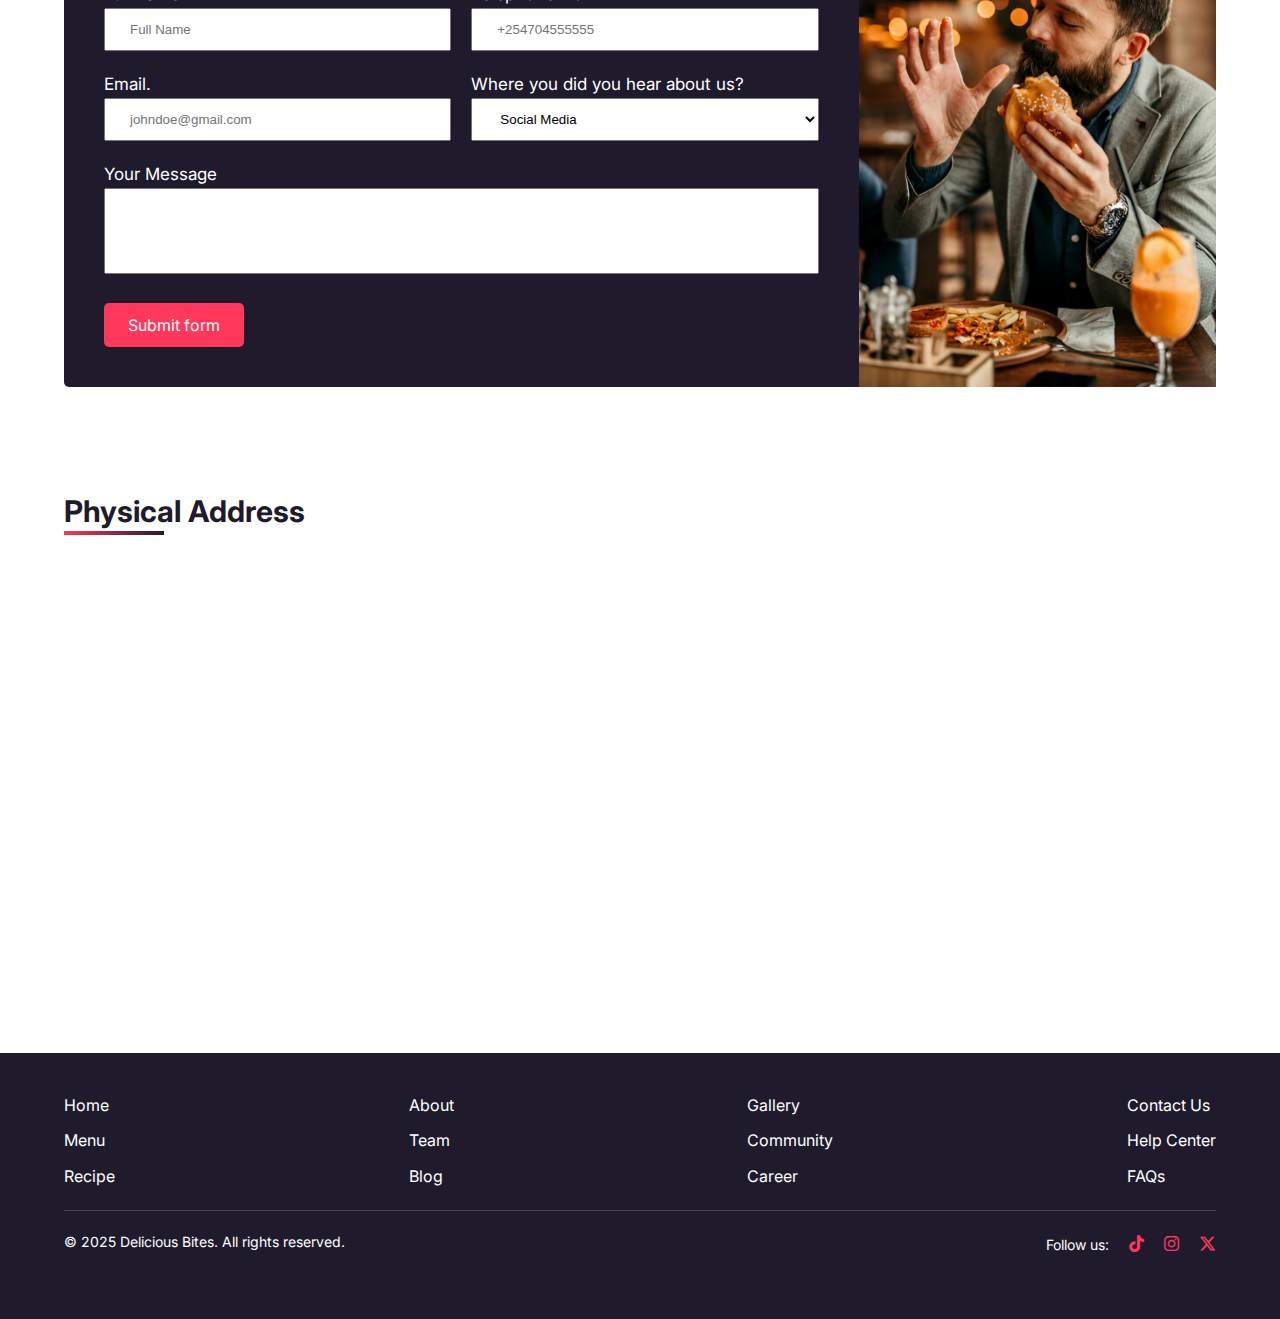
==== commit 75d10416: "Update pasta and salmon" ====
--- a/index.html
+++ b/index.html
@@ -139,7 +139,7 @@
                             </div>
                             <div class="special-menu-item">
                                 <div class="item-left item-left-1">
-                                    <img src="./images/vegan.jpg" class="special-menu-image" alt="">
+                                    <img src="./images/salmon.jpg" class="special-menu-image" alt="">
                                 </div>
                                 <div class="item-right">
                                     <div class="item-top">
@@ -154,7 +154,7 @@
                             </div>
                             <div class="special-menu-item">
                                 <div class="item-left item-left-1">
-                                    <img src="./images/vegan.jpg" class="special-menu-image" alt="">
+                                    <img src="./images/pasta.jpg" class="special-menu-image" alt="">
                                 </div>
                                 <div class="item-right">
                                     <div class="item-top">
--- a/css/styles.css
+++ b/css/styles.css
@@ -176,7 +176,6 @@
 }
 
 .video-option {
-  background-color: #77c04b;
   border-radius: 0.5rem;
   cursor: pointer;
 
@@ -185,16 +184,16 @@
 }
 
 .video-option-1 {
-  background-image: url("/images/003.jpg");
+  background-image: url("../images/003.jpg");
 }
 .video-option-2 {
-  background-image: url("/images/004.jpg");
+  background-image: url("../images/004.jpg");
 }
 .video-option-3 {
-  background-image: url("/images/005.jpg");
+  background-image: url("../images/005.jpg");
 }
 .video-option-4 {
-  background-image: url("/images/006.jpg");
+  background-image: url("../images/006.jpg");
 }
 
 .gallery-content {
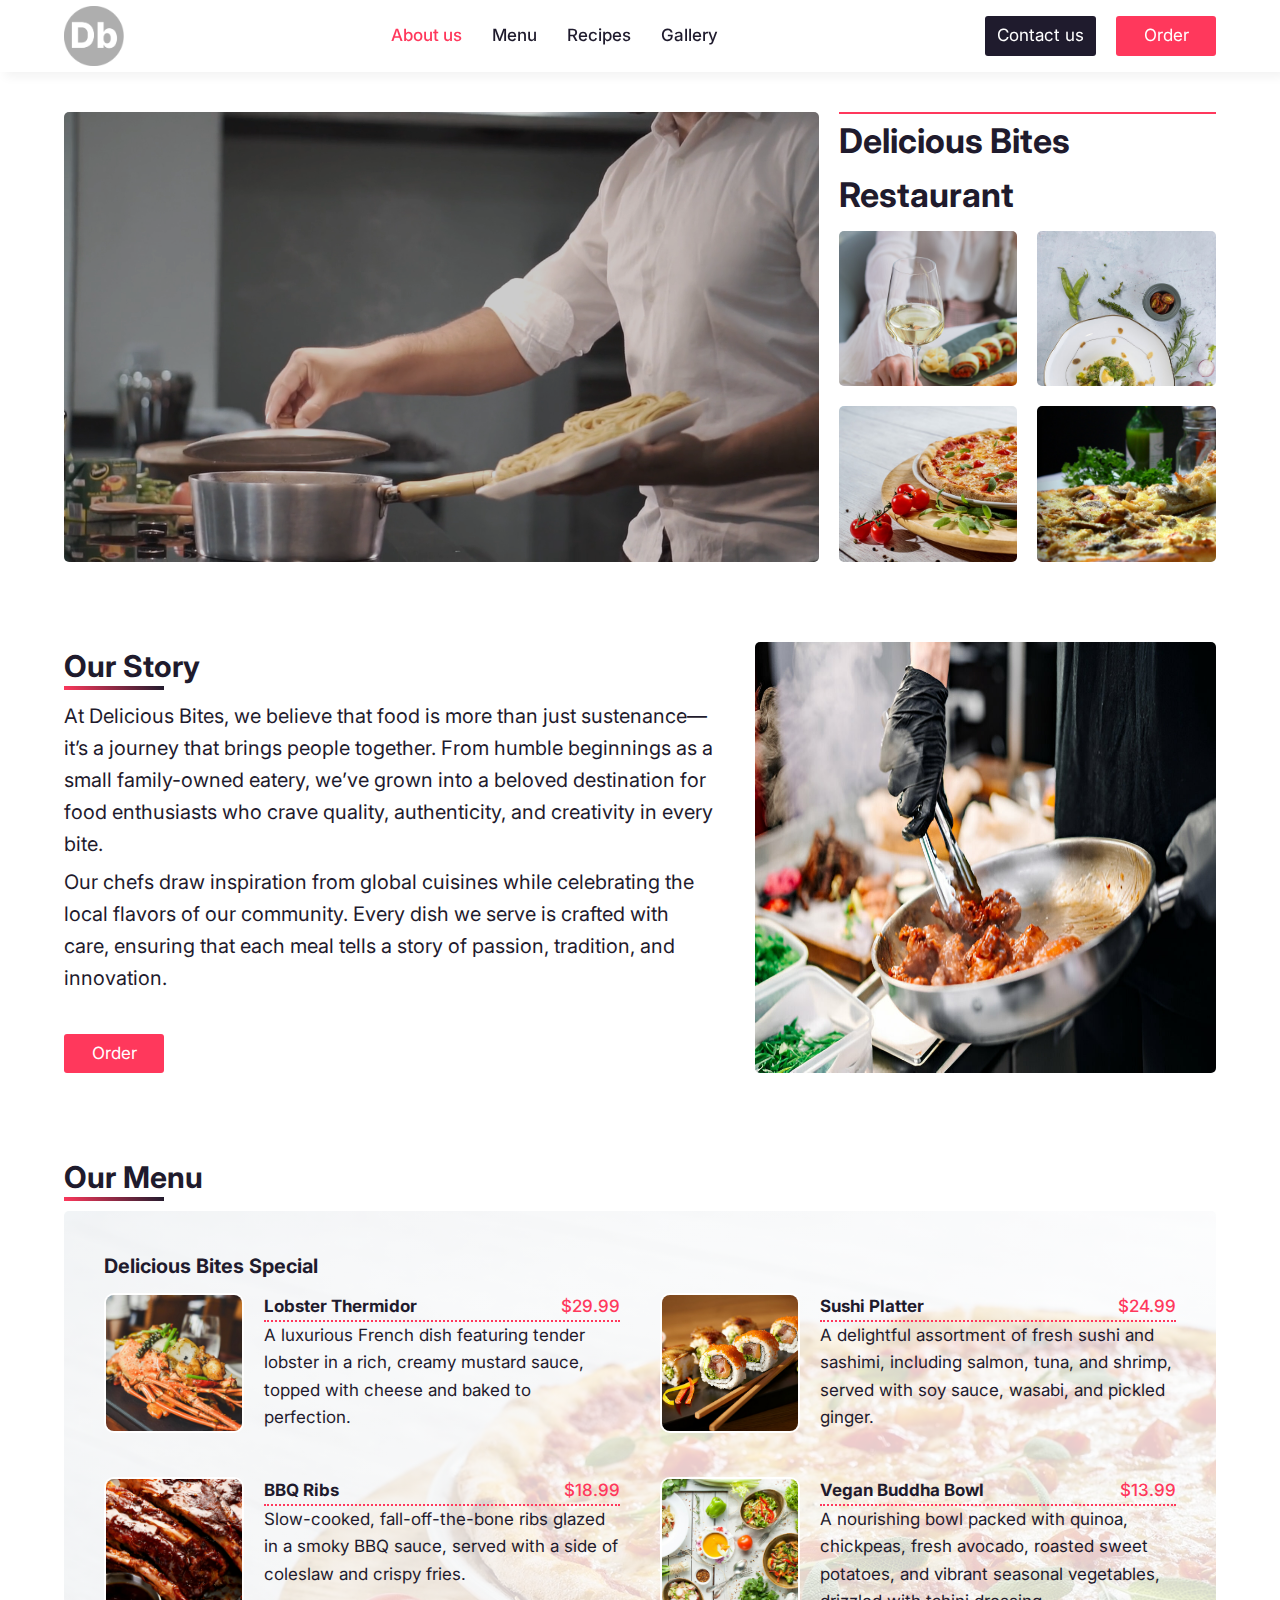
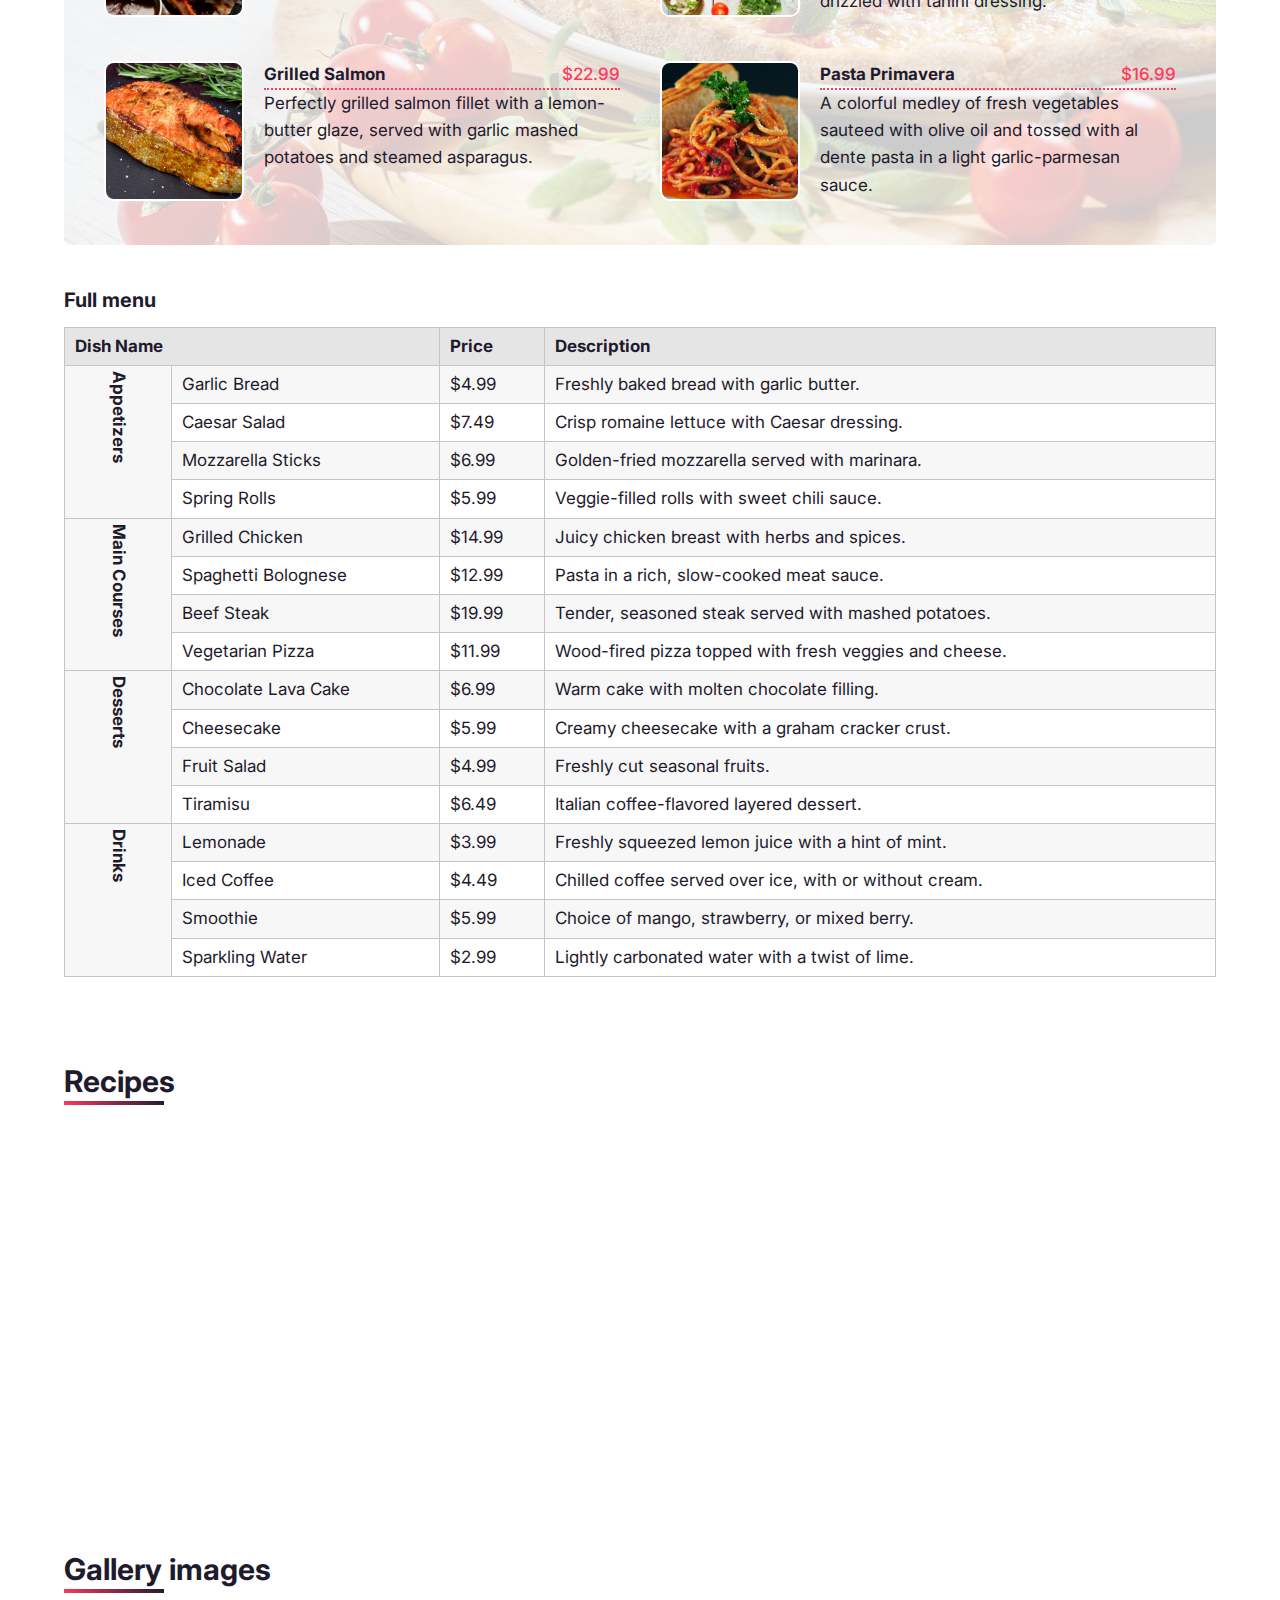
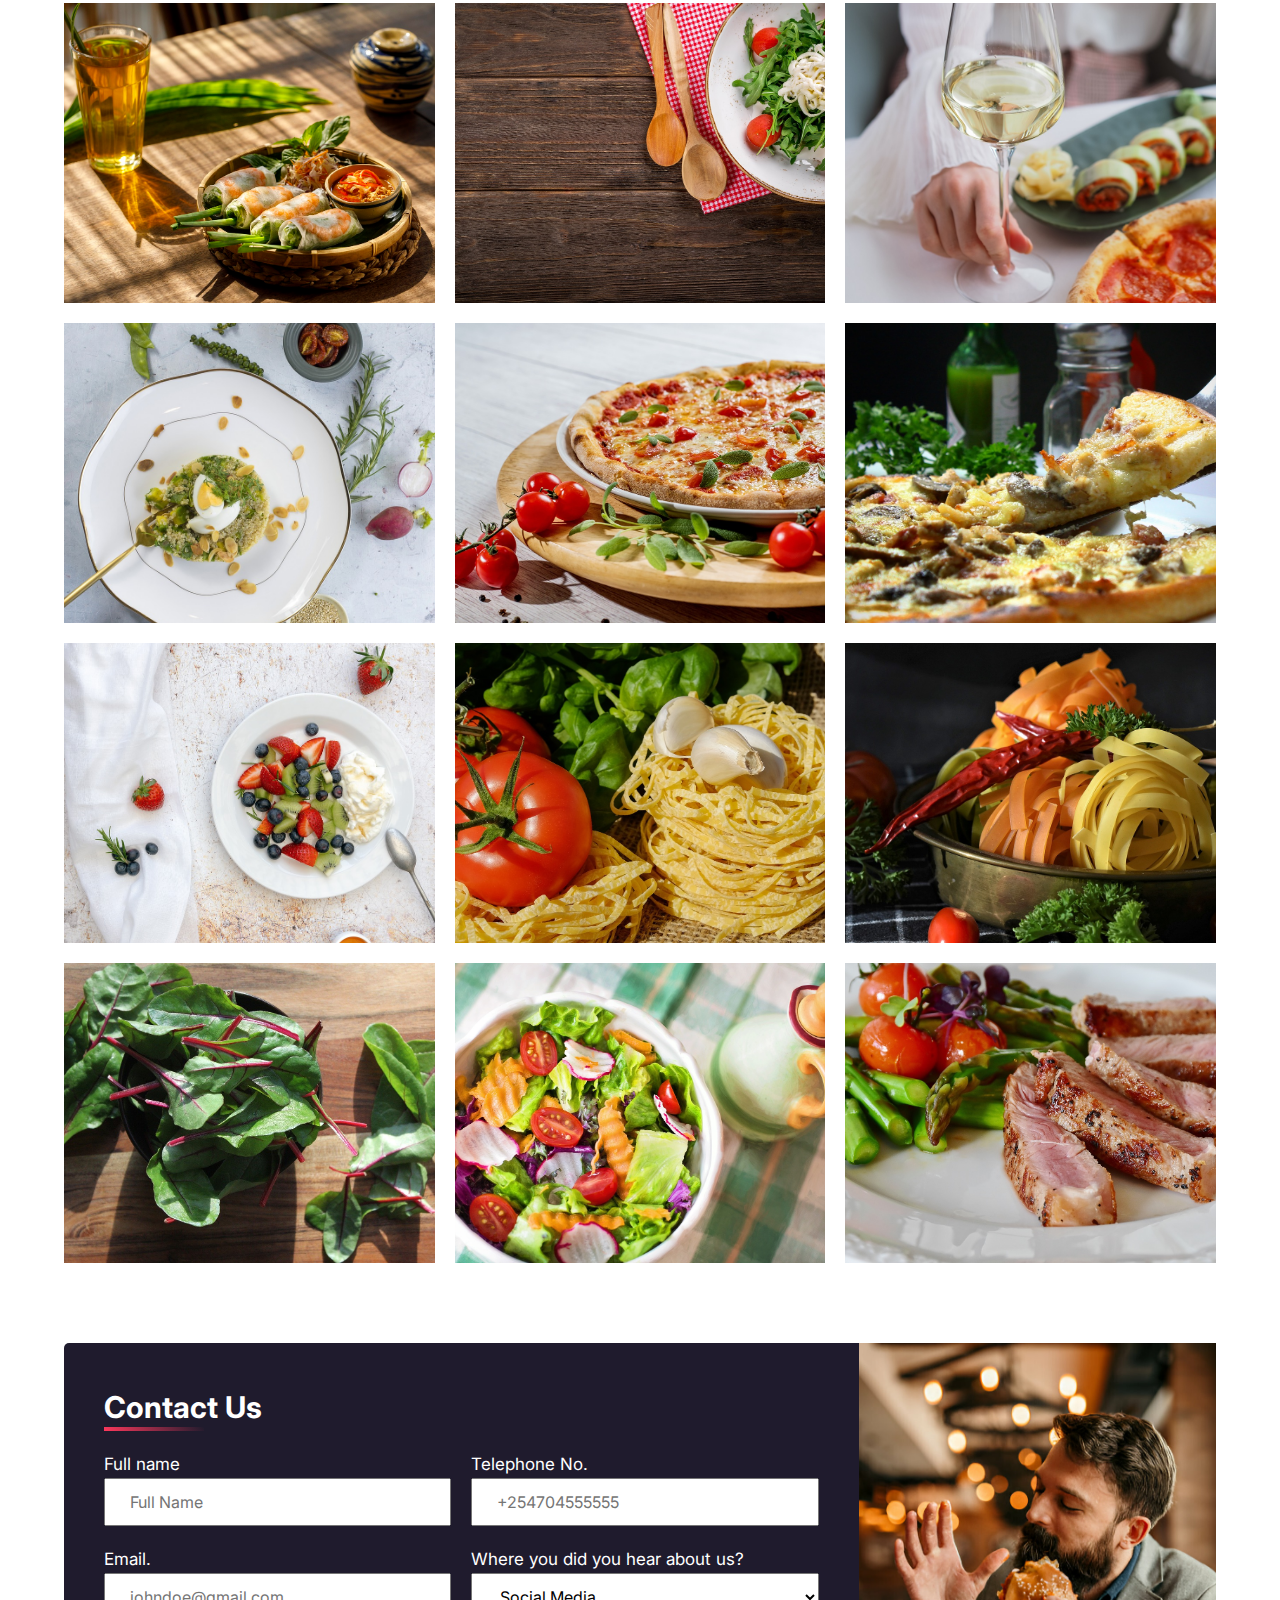
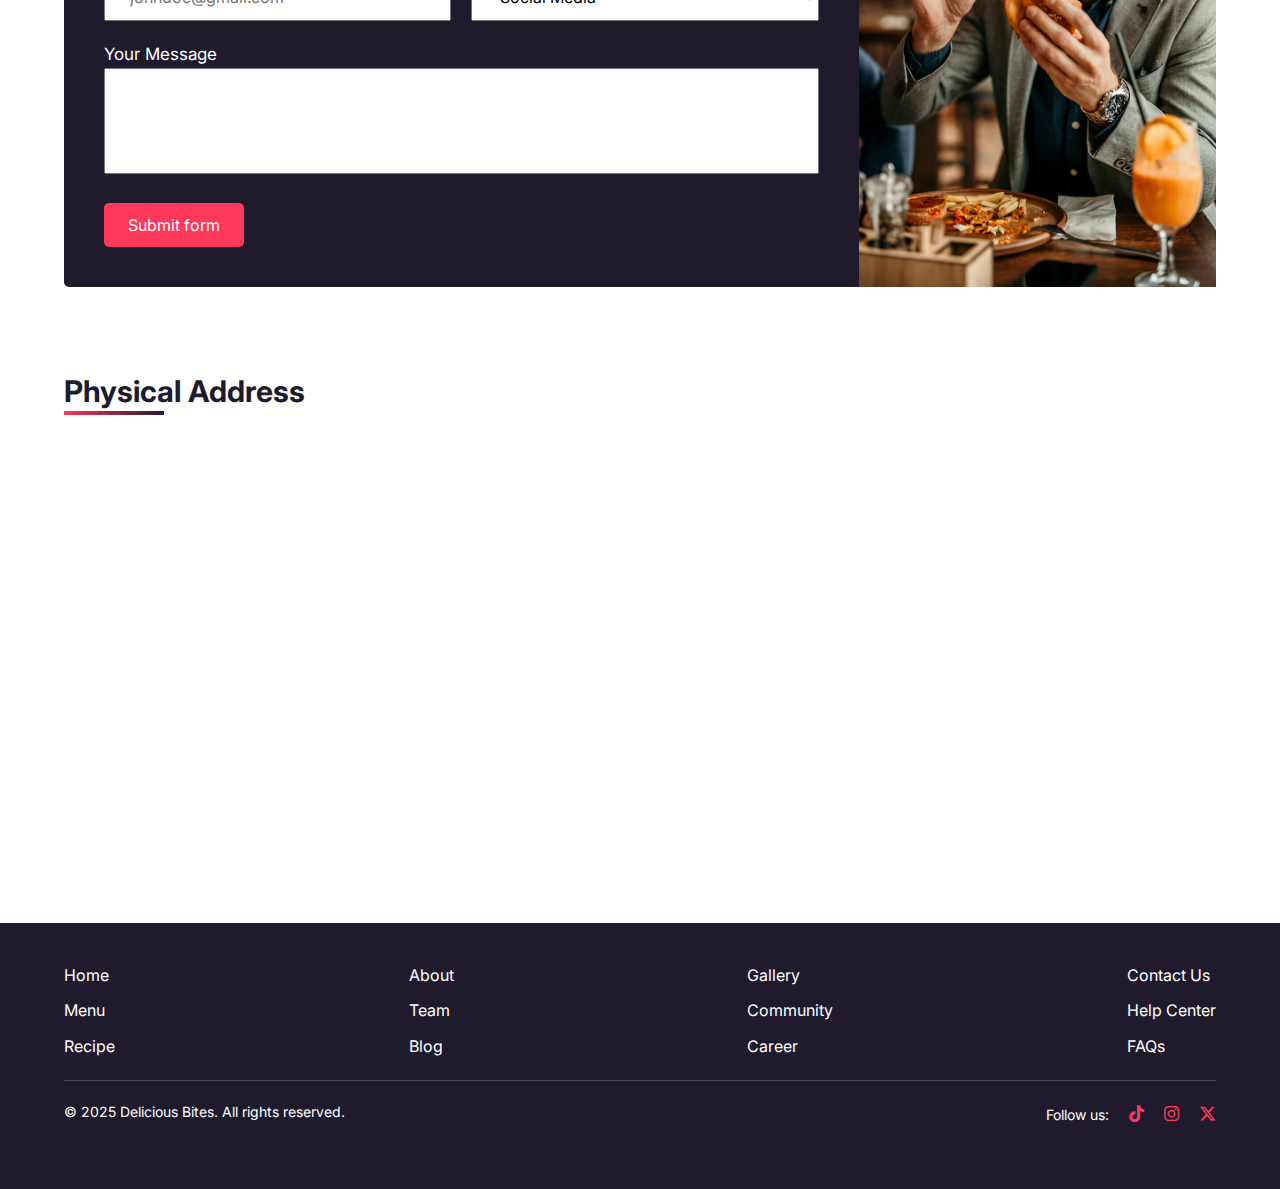
==== commit 41ce11a1: "Update order option" ====
--- a/index.html
+++ b/index.html
@@ -9,6 +9,7 @@
             crossorigin="anonymous" referrerpolicy="no-referrer" />
         <link rel="stylesheet" href="./css/styles.css">
         <title>Delicious Bites Restaurant - Love at First Bite</title>
+        <link rel="icon" href="./favicon.png">
     </head>
 
     <body>
@@ -25,7 +26,8 @@
                 </nav>
                 <div class="header-btns">
                     <a href="#contact" class="link-btn link-btn-primary">Contact us</a>
-                    <a href="#" target="_blank" rel="noopener noreferrer" class="link-btn link-btn-secondary">Order</a>
+                    <a href="https://docs.google.com/forms/d/e/1FAIpQLScugsdBJrx6gjcoKzIWHZhmKjvjKP5RsDwwAa85p5rRcwFJOw/viewform?usp=dialog"
+                        target="_blank" rel="noopener noreferrer" class="link-btn link-btn-secondary">Order</a>
                 </div>
             </div>
         </header>
@@ -61,7 +63,8 @@
                             Every dish we serve is crafted with care, ensuring that each meal tells a story of passion,
                             tradition,
                             and innovation.</p>
-                        <a href="#" target="_blank" rel="noopener noreferrer"
+                        <a href="https://docs.google.com/forms/d/e/1FAIpQLScugsdBJrx6gjcoKzIWHZhmKjvjKP5RsDwwAa85p5rRcwFJOw/viewform?usp=dialog"
+                            target="_blank" rel="noopener noreferrer"
                             class="link-btn link-btn-secondary about-link">Order</a>
                     </div>
                     <div class="story-image-wrapper">
@@ -306,23 +309,25 @@
                 <div class="row contact-content">
                     <div class="form-wrapper">
                         <h2 class="contact-us-title">Contact Us</h2>
-                        <form class="form">
+                        <form class="form" action="https://api.web3forms.com/submit" method="POST">
                             <div class="inputs-grid">
                                 <div class="input-wrapper">
                                     <label for="fullname">Full name</label>
-                                    <input type="text" id="fullname" placeholder="Full Name">
+                                    <input type="hidden" name="access_key" value="70938dc3-0ad2-422d-997f-5d962a13a3e9">
+                                    <input type="text" id="fullname" name="fullname" required placeholder="Full Name">
                                 </div>
                                 <div class="input-wrapper">
                                     <label for="tel">Telephone No.</label>
-                                    <input type="tel" id="tel" placeholder="+254704555555">
+                                    <input type="tel" id="tel" name="tel" placeholder="+254704555555">
                                 </div>
                                 <div class="input-wrapper">
                                     <label for="tel">Email.</label>
-                                    <input type="email" id="email" placeholder="johndoe@gmail.com">
+                                    <input type="email" id="email" name="email" required
+                                        placeholder="johndoe@gmail.com">
                                 </div>
                                 <div class="input-wrapper">
                                     <label for="where">Where you did you hear about us?</label>
-                                    <select id="where">
+                                    <select id="where" name="where" required>
                                         <option value="Social Media">Social Media</option>
                                         <option value="Word of mouth">Word of mouth</option>
                                         <option value="Radio">Radio</option>
@@ -332,7 +337,7 @@
                             </div>
                             <div class="input-wrapper message-box">
                                 <label for="message">Your Message</label>
-                                <textarea id="message" rows="4"></textarea>
+                                <textarea id="message" rows="4" name="message"></textarea>
                             </div>
                             <div>
                                 <button type="submit" class="form-btn">Submit form</button>
--- a/css/styles.css
+++ b/css/styles.css
@@ -53,6 +53,10 @@
   bottom: 0;
 }
 
+h3 {
+  margin-bottom: 1rem;
+}
+
 .row {
   width: 90%;
   margin: 0 auto;
@@ -136,7 +140,7 @@
 } */
 
 .section {
-  padding: 5rem 0;
+  padding: 4rem 0;
 }
 
 .hero-content {
@@ -313,7 +317,7 @@
 }
 
 .table-wrapper {
-  padding-bottom: 4rem;
+  /* padding-bottom: 4rem; */
 }
 
 .table {
@@ -382,6 +386,8 @@
         textarea,
         select {
           width: 100%;
+          font-family: inherit;
+          font-size: 1.6rem;
         }
         label {
           color: #ffff;
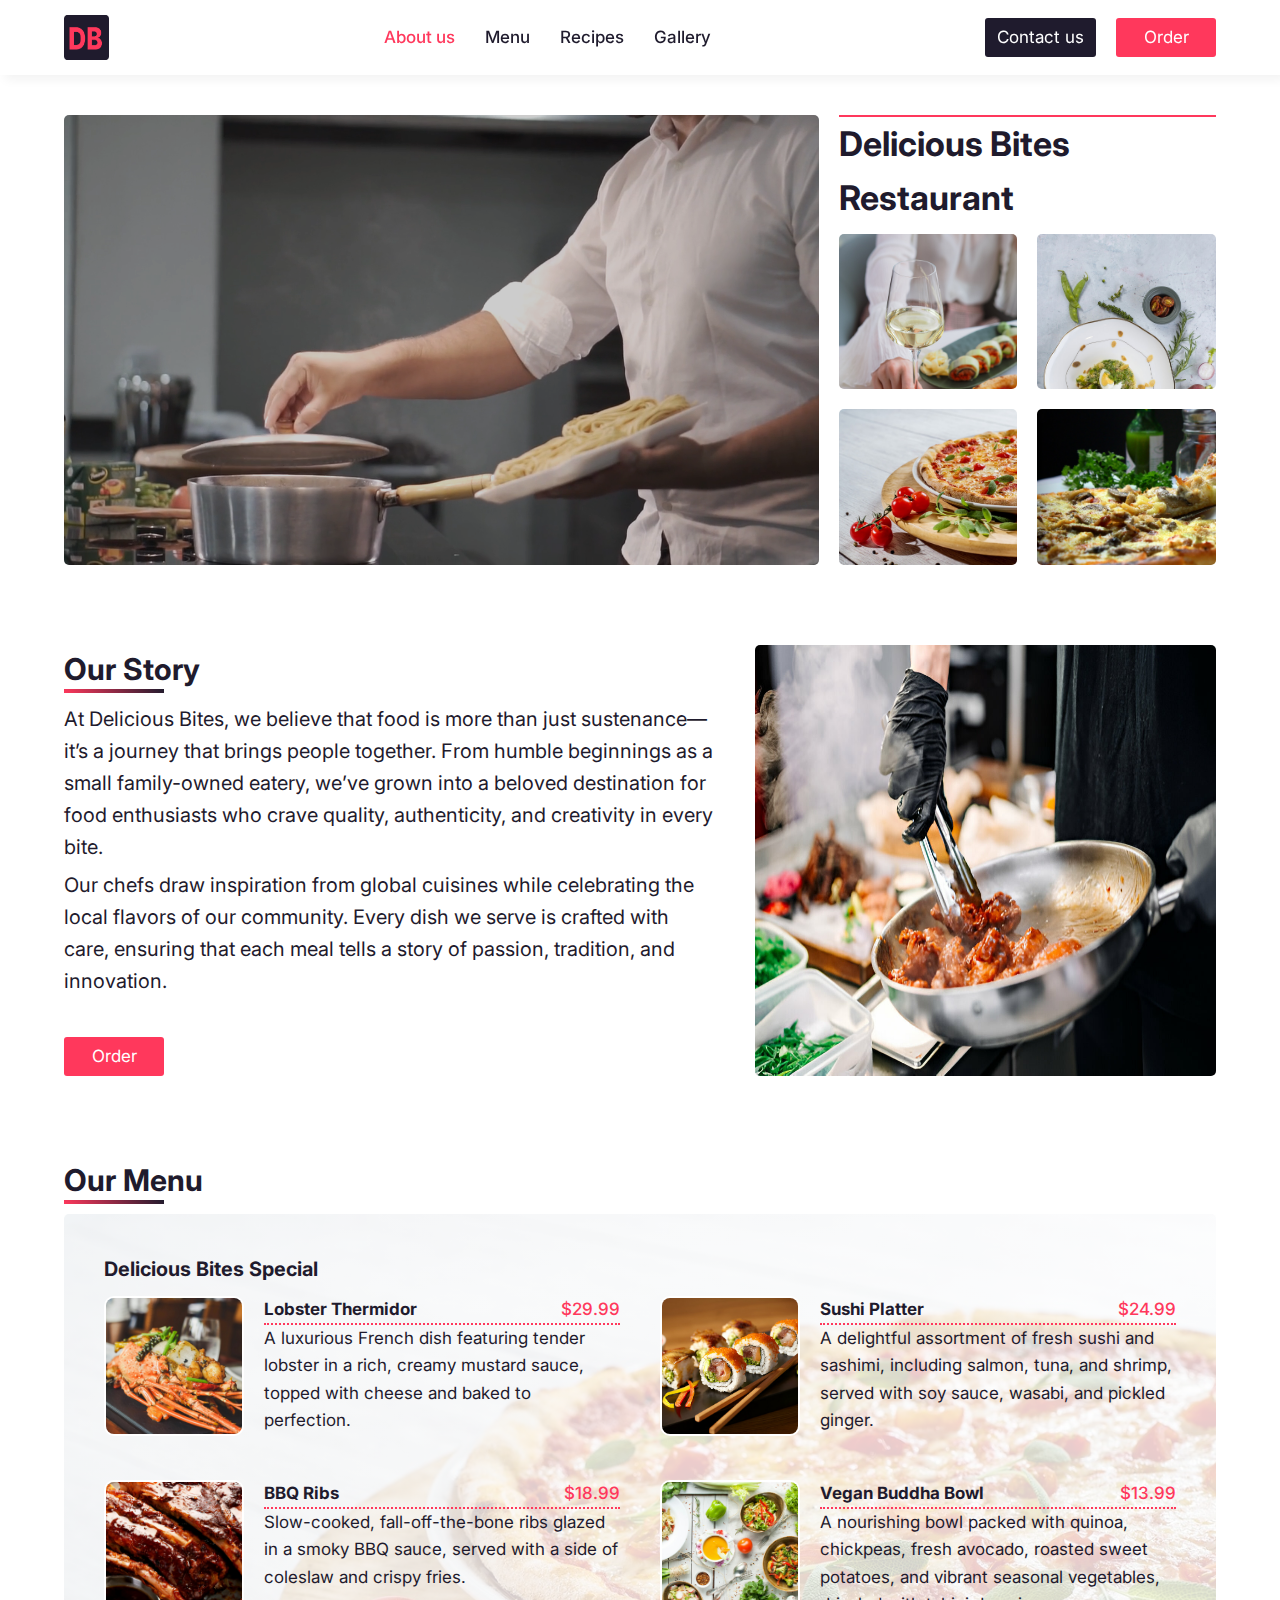
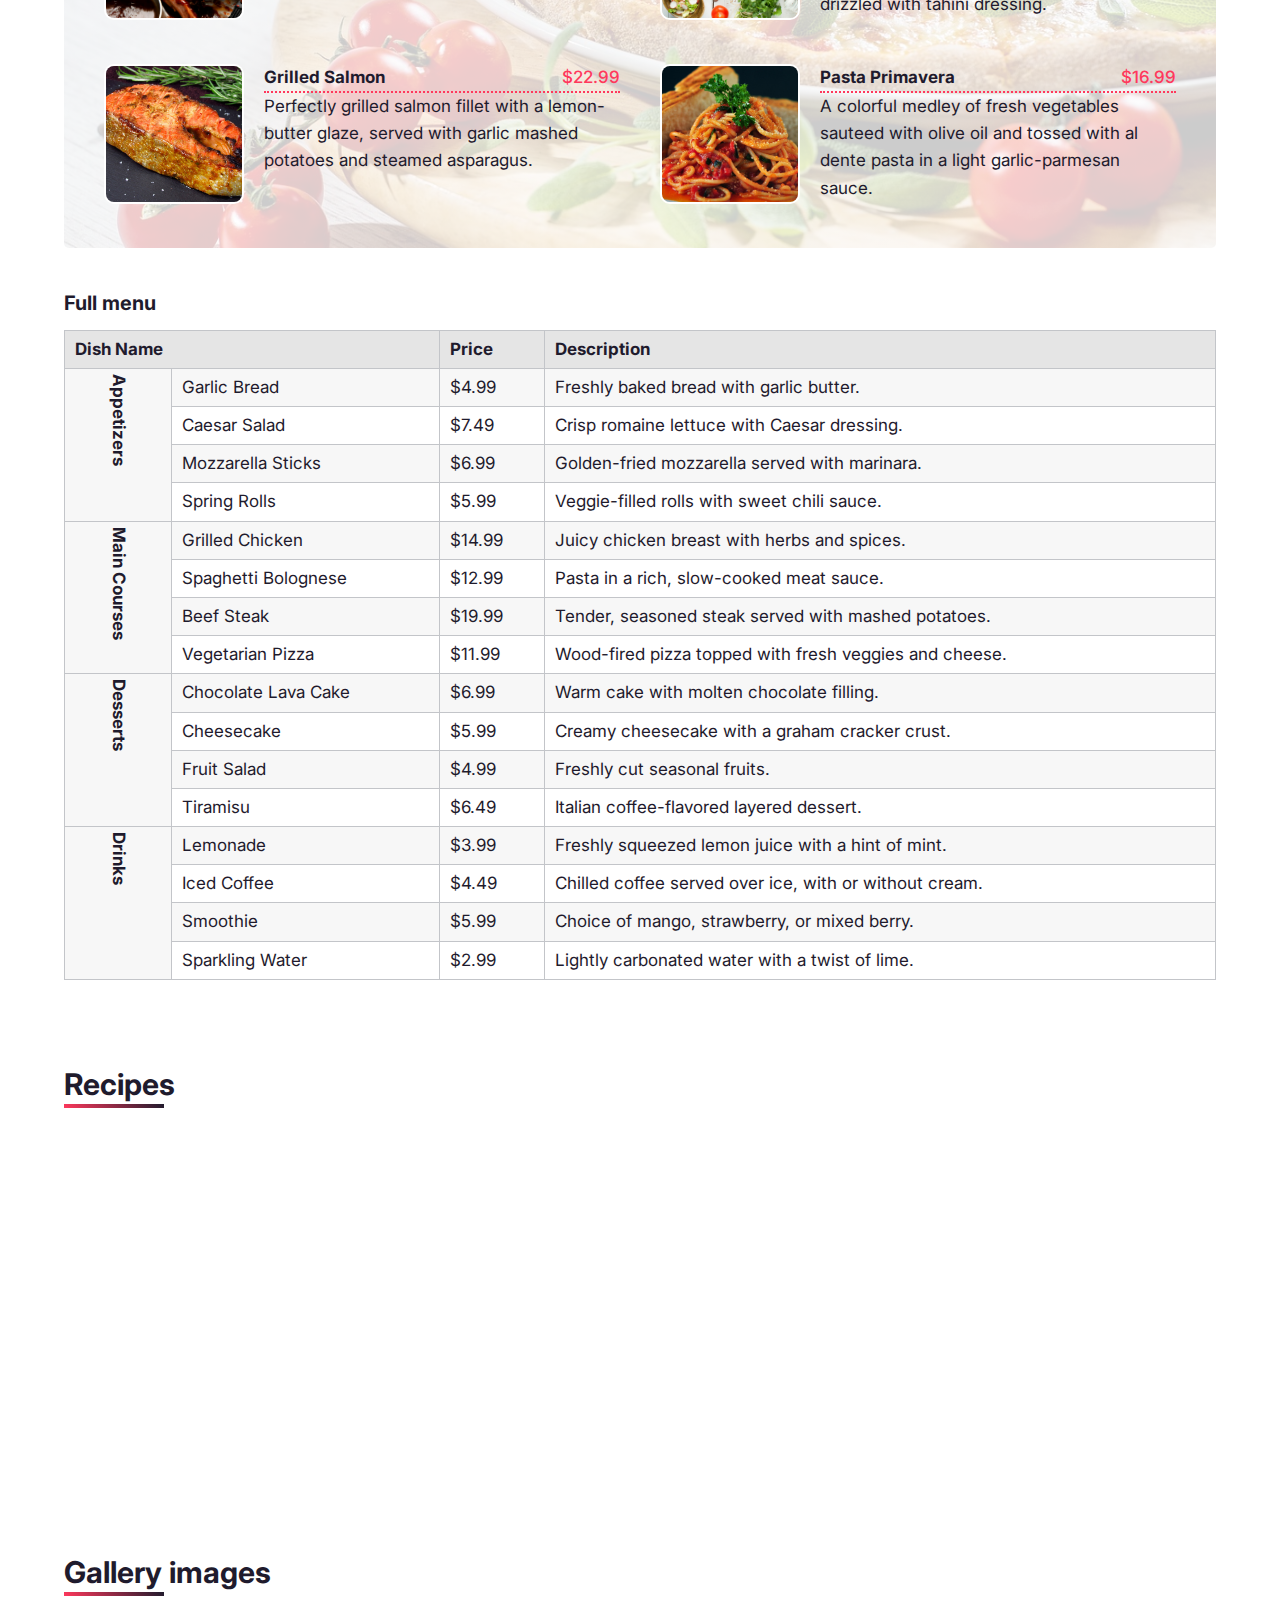
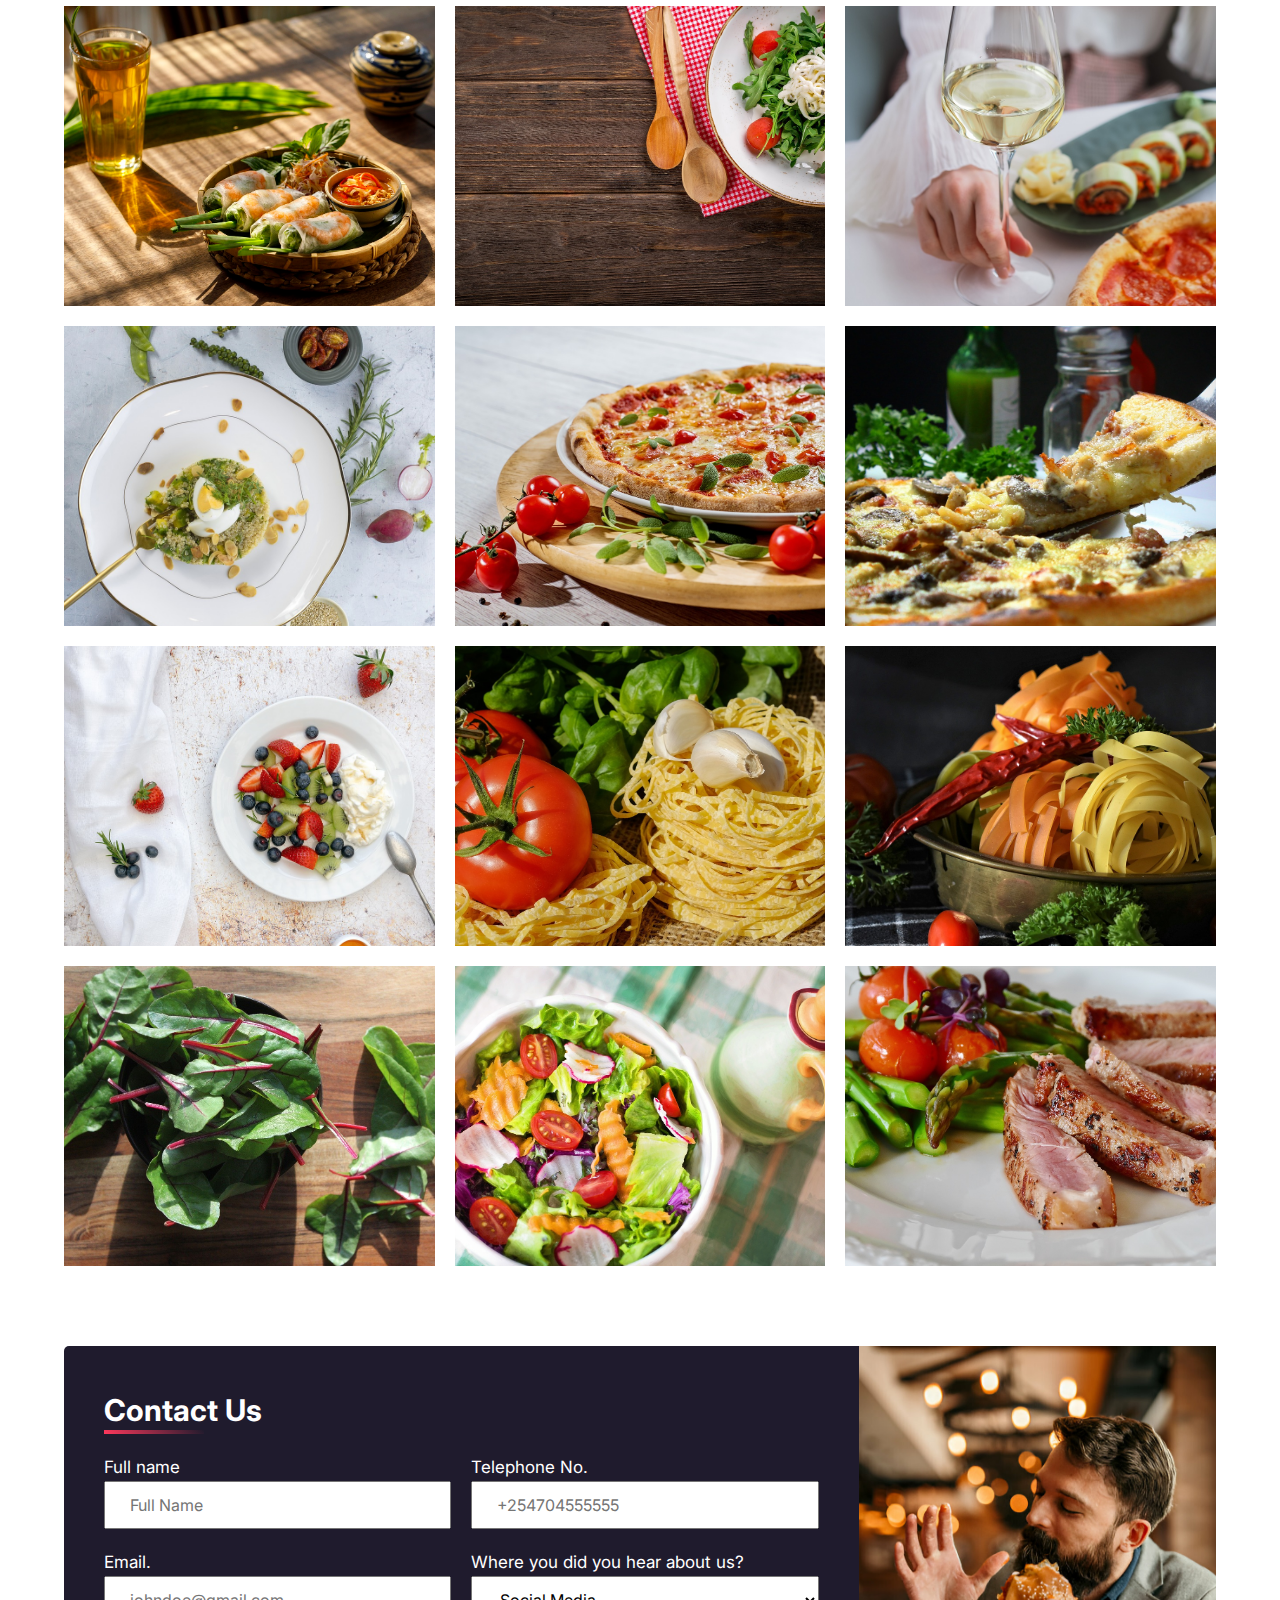
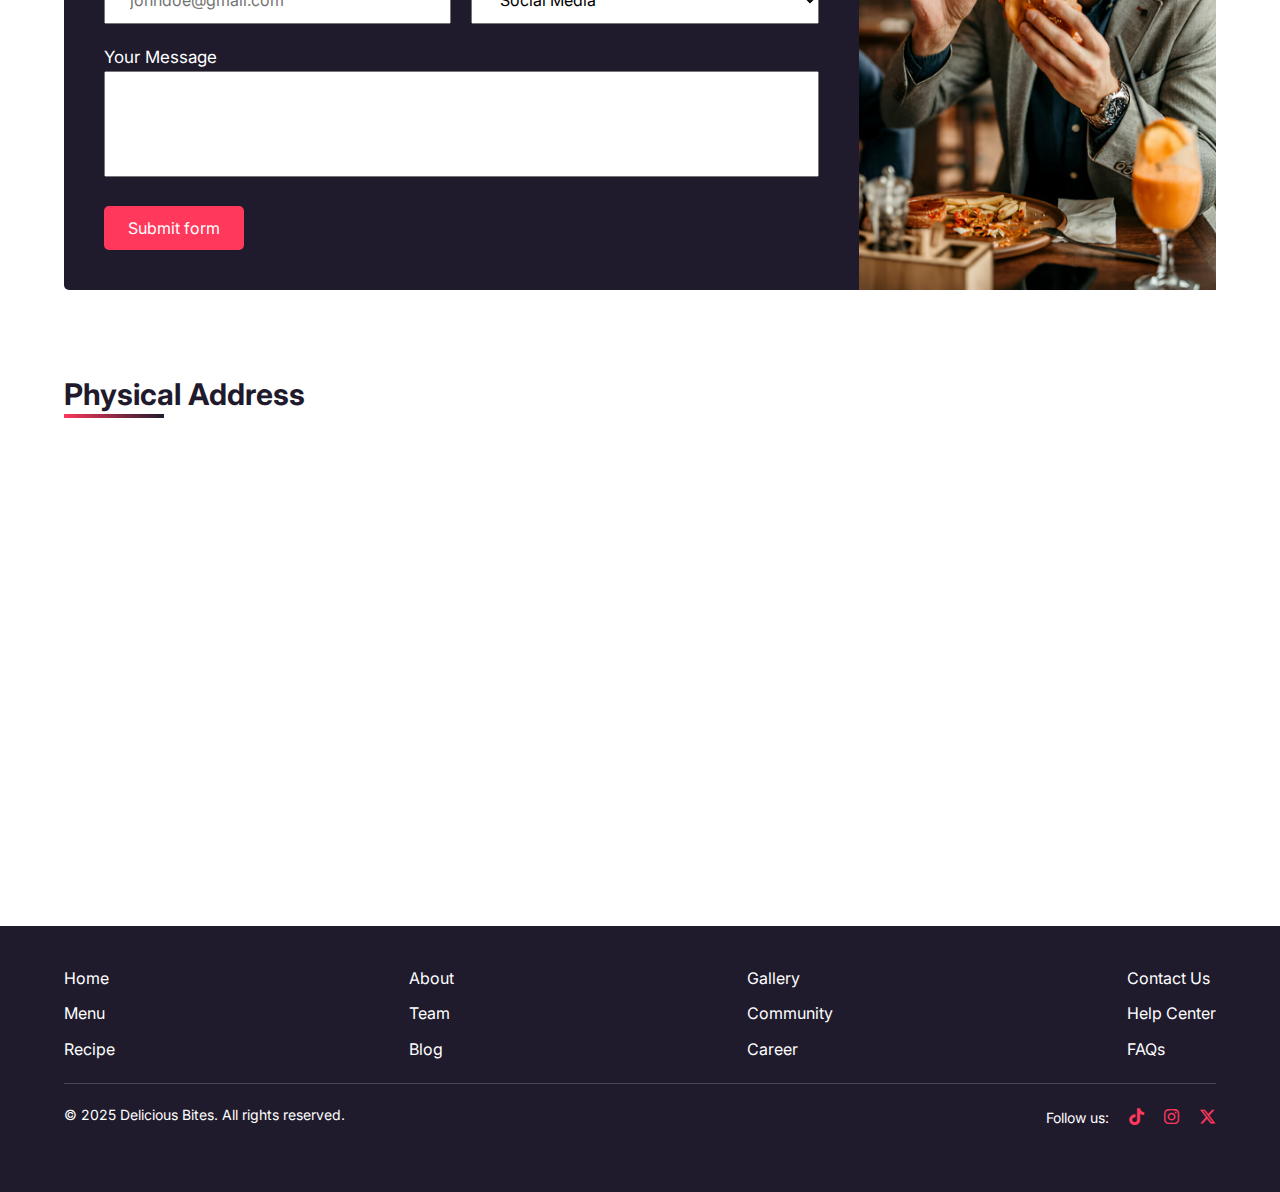
==== commit ac15fd9e: "Update logo" ====
--- a/index.html
+++ b/index.html
@@ -15,7 +15,7 @@
     <body>
         <header class="header">
             <div class="row header-content">
-                <img src="dg-logo.png" alt="Delicious bites logo" style="width:60px;height:60px;">
+                <img src="db-logo.png" alt="Delicious bites logo" style="width:45px;height:45px;cursor: pointer;">
                 <nav class="nav">
                     <ul class="nav-list">
                         <li class="nav-item"><a href="#about-us" class="nav-link active">About us</a></li>
--- a/css/styles.css
+++ b/css/styles.css
@@ -75,7 +75,7 @@
     display: flex;
     align-items: center;
     justify-content: space-between;
-    padding: 0.6rem 0;
+    padding: 1.5rem 0;
   }
 }
 
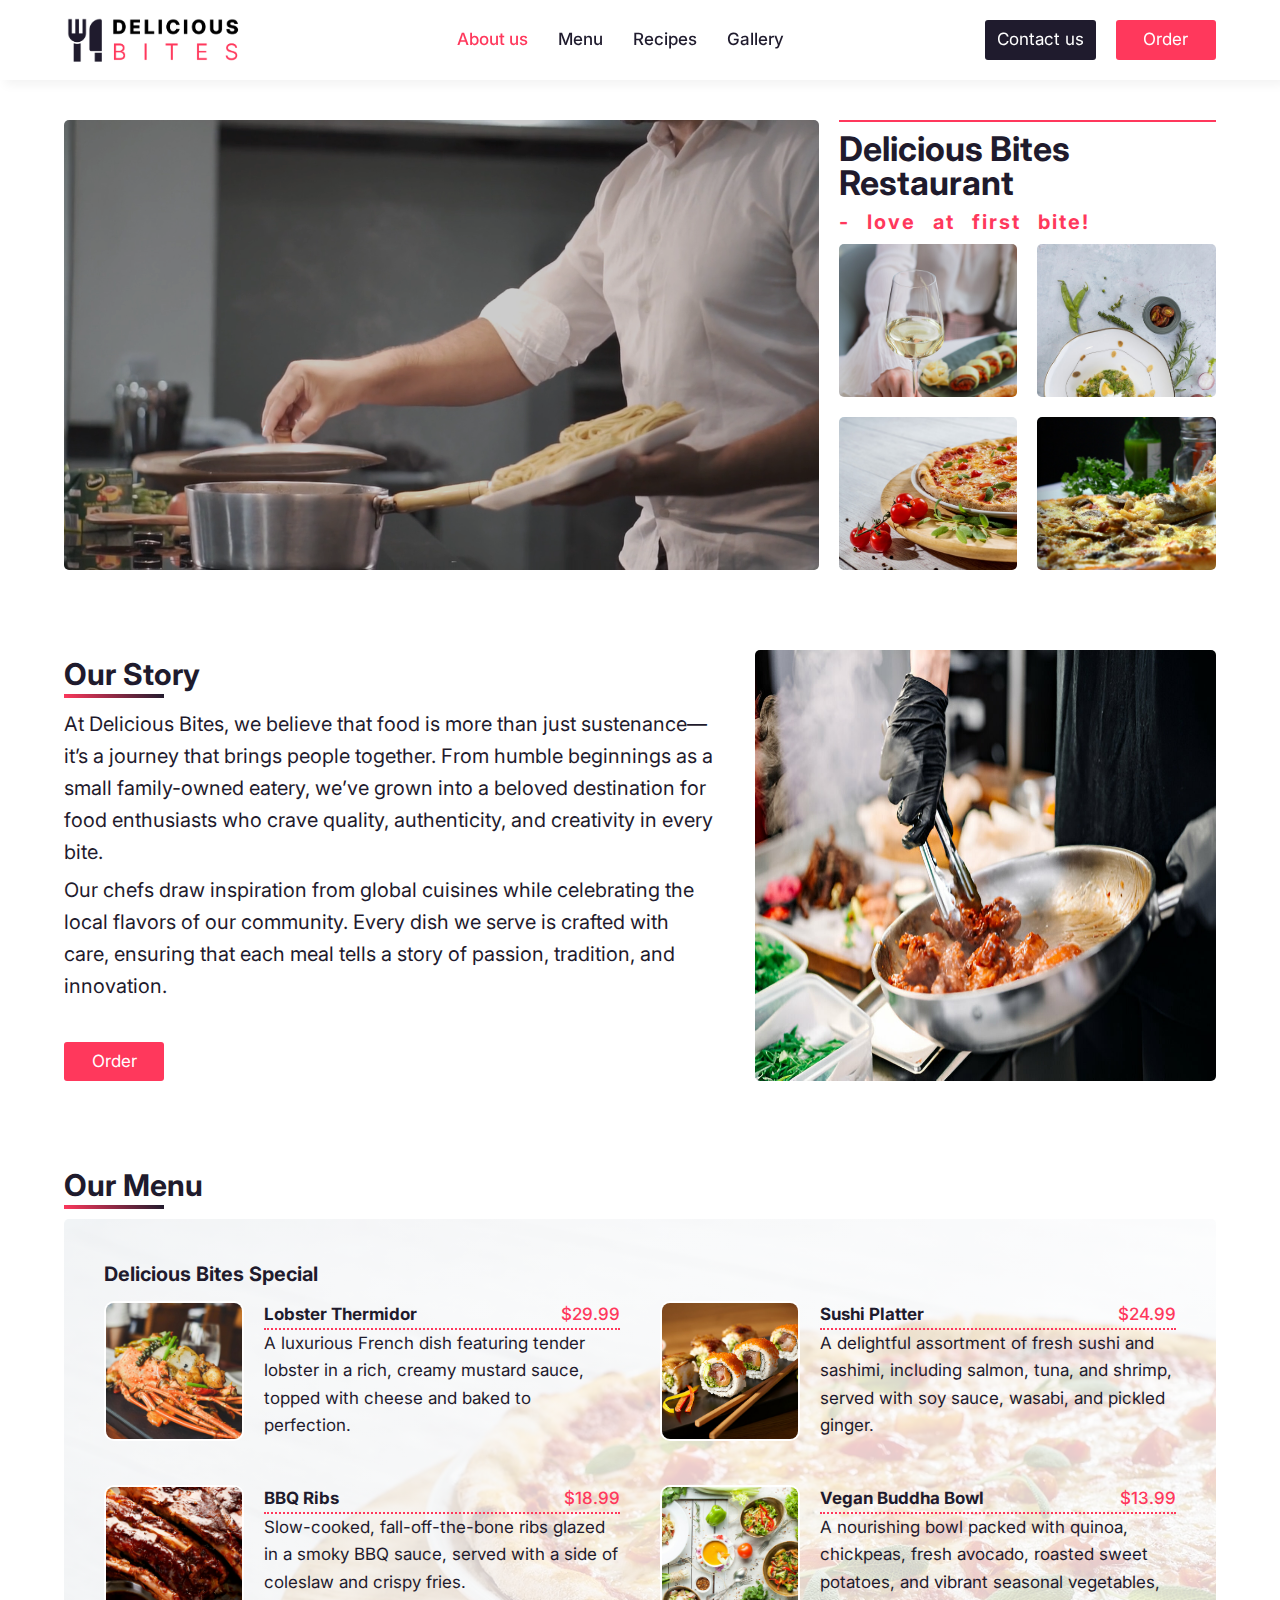
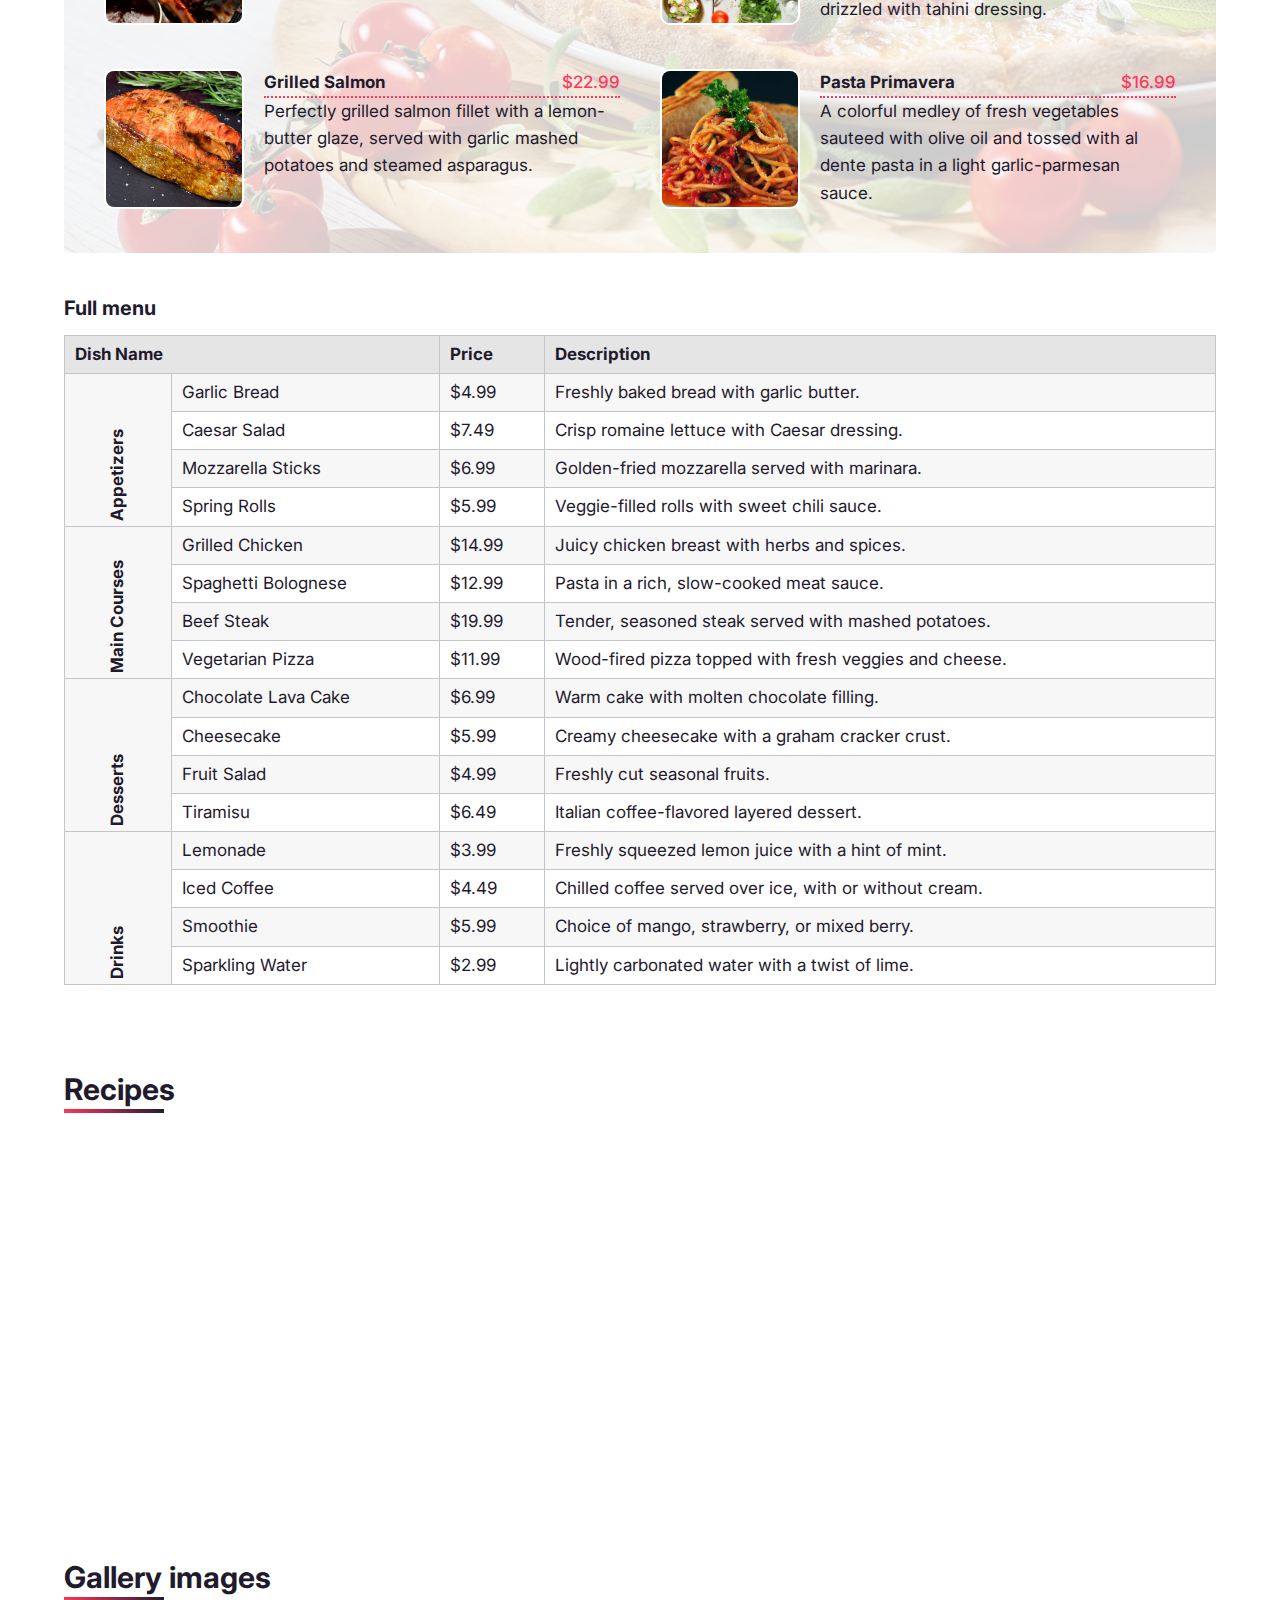
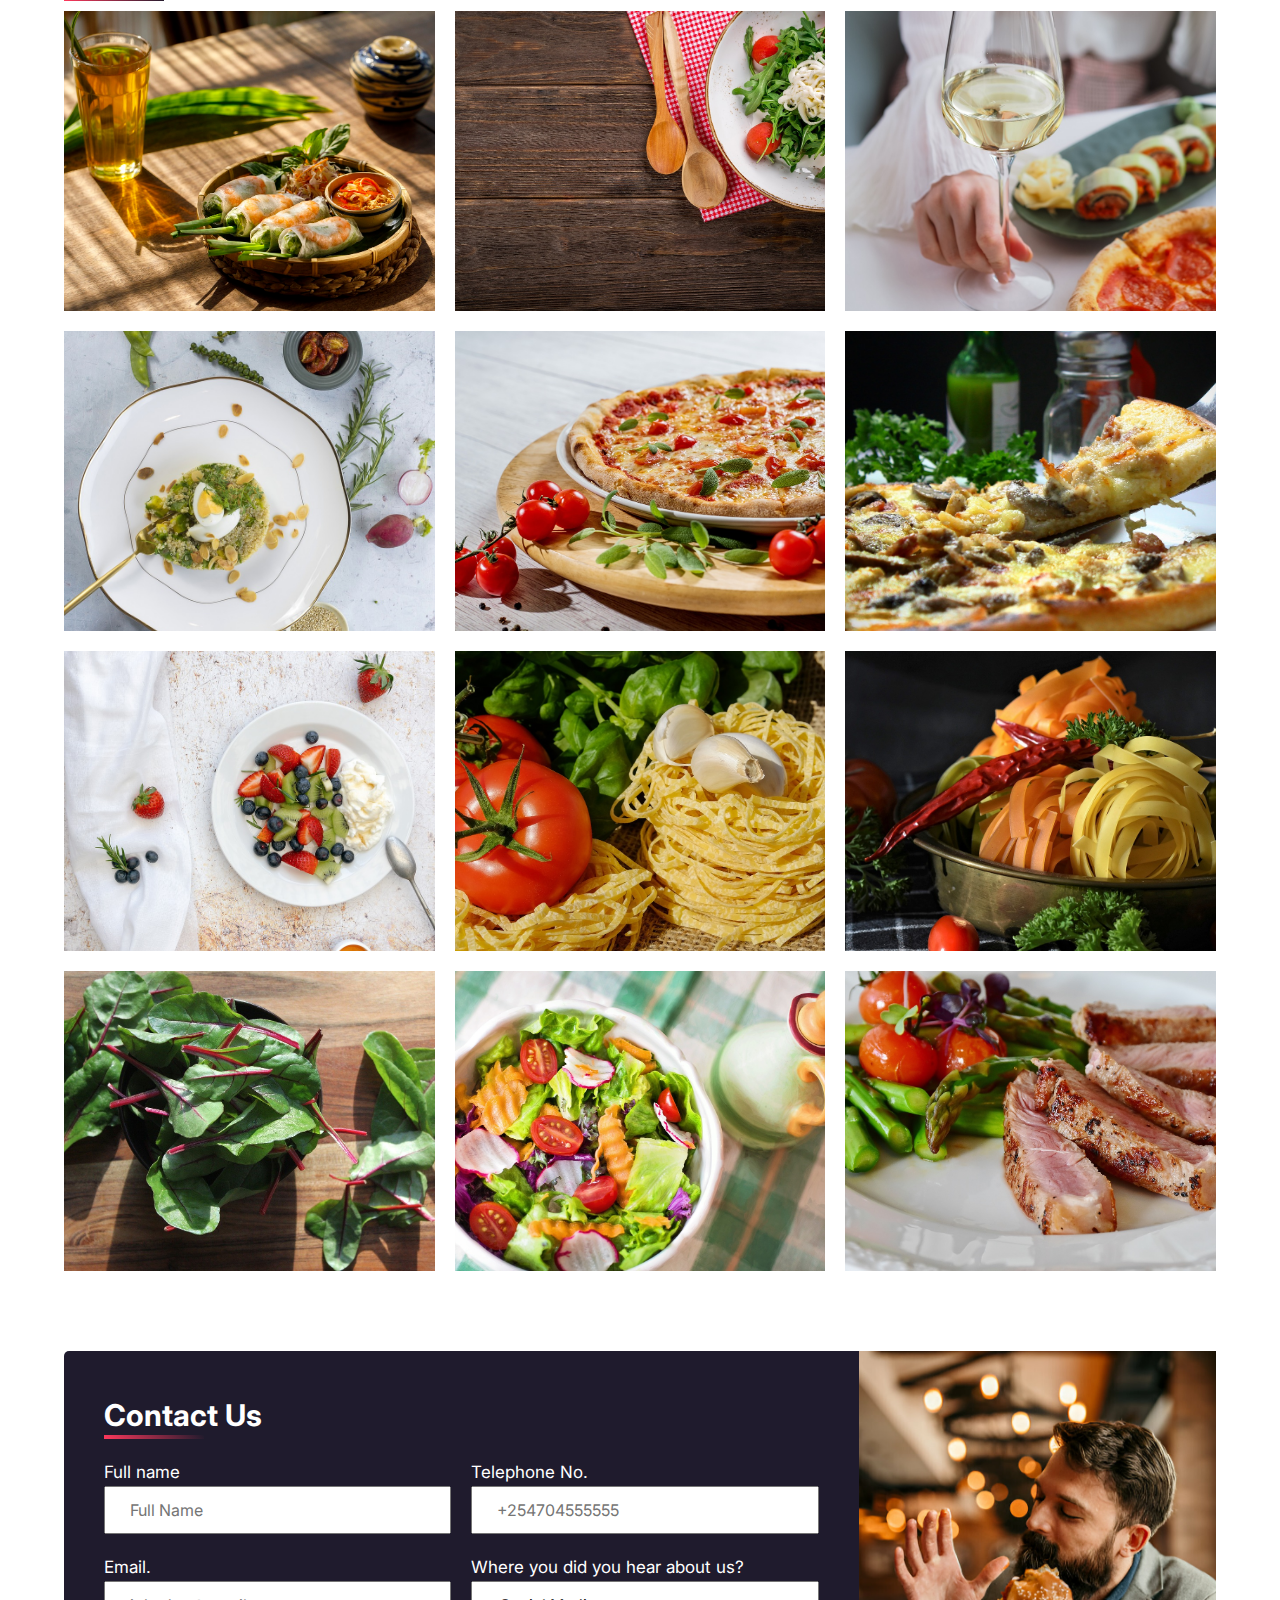
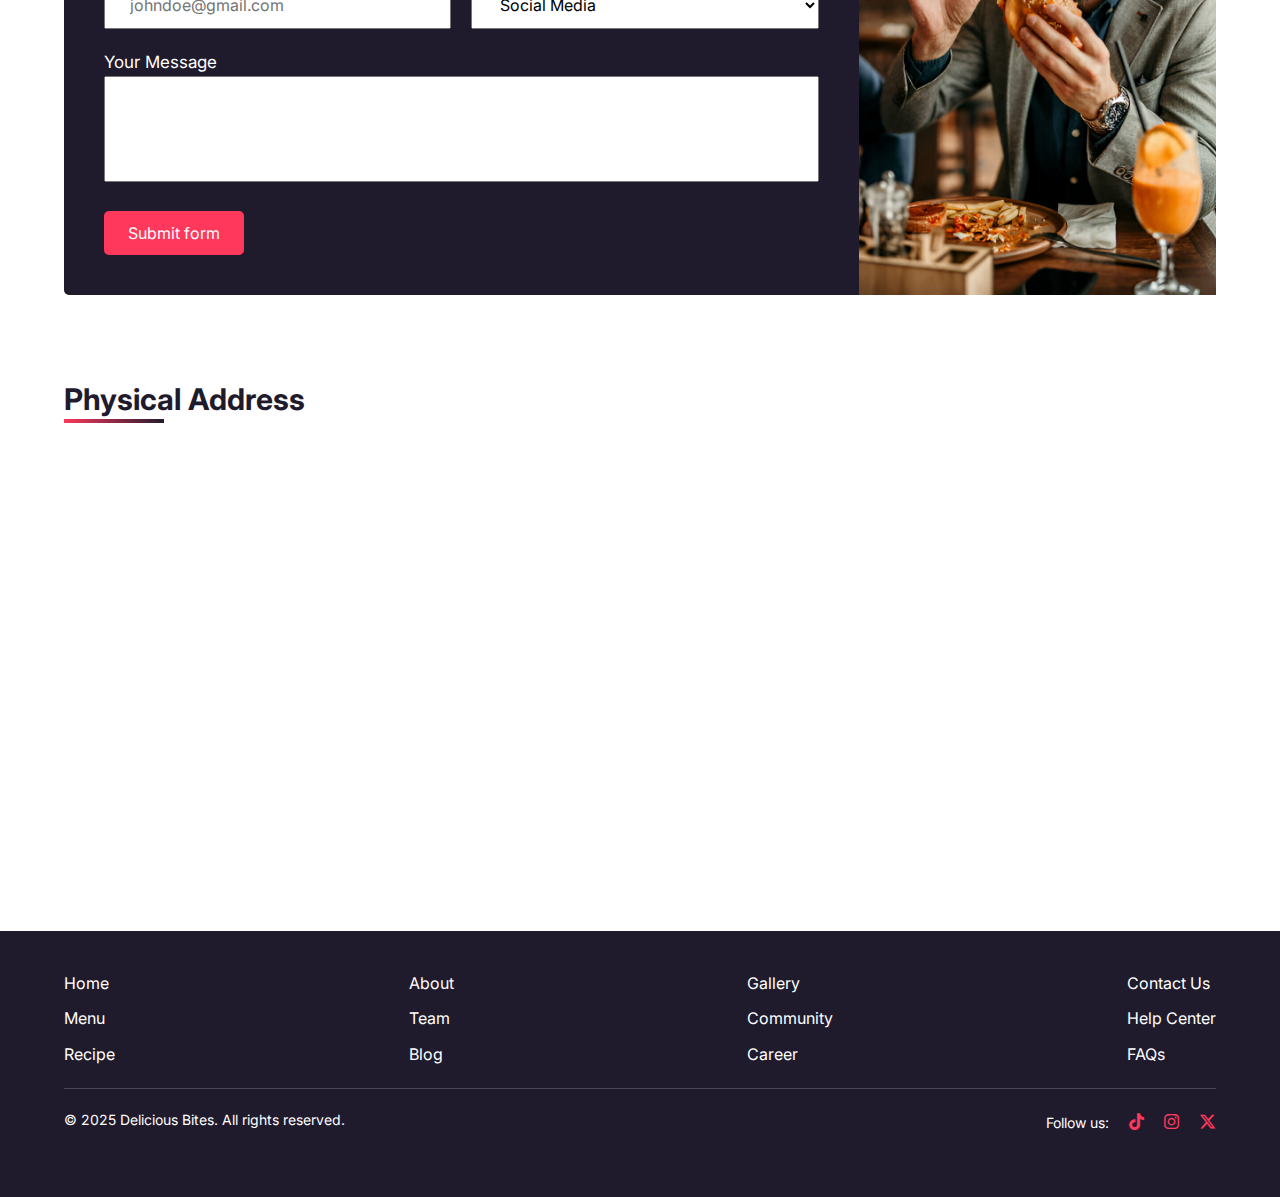
==== commit 620c9b9e: "Update the logo" ====
--- a/index.html
+++ b/index.html
@@ -10,12 +10,13 @@
         <link rel="stylesheet" href="./css/styles.css">
         <title>Delicious Bites Restaurant - Love at First Bite</title>
         <link rel="icon" href="./favicon.png">
+        <!-- <link rel="icon" type="image/x-icon" href="/images/favicon.ico"> -->
     </head>
 
     <body>
         <header class="header">
             <div class="row header-content">
-                <img src="db-logo.png" alt="Delicious bites logo" style="width:45px;height:45px;cursor: pointer;">
+                <img src="delicious-bites-logo.png" alt="Delicious bites logo" class="logo">
                 <nav class="nav">
                     <ul class="nav-list">
                         <li class="nav-item"><a href="#about-us" class="nav-link active">About us</a></li>
@@ -38,7 +39,8 @@
                         <video src="./media/cooking.mp4" class="video" autoplay muted loop></video>
                     </div>
                     <div class="videos-grid">
-                        <h1>Delicious Bites Restaurant</h1>
+                        <h1 class="primary-title">Delicious Bites Restaurant <br><span class="tagline">- love at first
+                                bite!</span></h1>
                         <div class="videos-options">
                             <div class="video-option video-option-1">&nbsp;</div>
                             <div class="video-option video-option-2">&nbsp;</div>
@@ -176,6 +178,7 @@
                         <div class="table-wrapper">
                             <h3>Full menu</h3>
                             <table class="table">
+                                <!-- <caption>Full Menu</caption> -->
                                 <tr class="table-head">
                                     <th colspan="2">Dish Name</th>
                                     <th>Price</th>
@@ -290,18 +293,20 @@
                 <div class="row gallery-content">
                     <h2>Gallery images</h2>
                     <div class="gallery-images">
-                        <img src="images/001.jpg" alt="" class="gallery-image">
-                        <img src="images/002.jpg" alt="" class="gallery-image">
-                        <img src="images/003.jpg" alt="" class="gallery-image">
-                        <img src="images/004.jpg" alt="" class="gallery-image">
-                        <img src="images/005.jpg" alt="" class="gallery-image">
-                        <img src="images/006.jpg" alt="" class="gallery-image">
-                        <img src="images/007.jpg" alt="" class="gallery-image">
-                        <img src="images/008.jpg" alt="" class="gallery-image">
-                        <img src="images/009.jpg" alt="" class="gallery-image">
-                        <img src="images/010.jpg" alt="" class="gallery-image">
-                        <img src="images/011.jpg" alt="" class="gallery-image">
-                        <img src="images/012.jpg" alt="" class="gallery-image">
+                        <div class="gallery-image-wrapper"><img src="images/001.jpg" alt="" class="gallery-image"></div>
+                        <div class="gallery-image-wrapper"><img src="images/002.jpg" alt="" class="gallery-image"></div>
+                        <div class="gallery-image-wrapper"><img src="images/003.jpg" alt="" class="gallery-image"></div>
+                        <div class="gallery-image-wrapper"><img src="images/004.jpg" alt="" class="gallery-image"></div>
+                        <div class="gallery-image-wrapper"> <img src="images/005.jpg" alt="" class="gallery-image">
+                        </div>
+                        <div class="gallery-image-wrapper"><img src="images/006.jpg" alt="" class="gallery-image"></div>
+                        <div class="gallery-image-wrapper"><img src="images/007.jpg" alt="" class="gallery-image"></div>
+                        <div class="gallery-image-wrapper"> <img src="images/008.jpg" alt="" class="gallery-image">
+                        </div>
+                        <div class="gallery-image-wrapper"><img src="images/009.jpg" alt="" class="gallery-image"></div>
+                        <div class="gallery-image-wrapper"><img src="images/010.jpg" alt="" class="gallery-image"></div>
+                        <div class="gallery-image-wrapper"><img src="images/011.jpg" alt="" class="gallery-image"></div>
+                        <div class="gallery-image-wrapper"><img src="images/012.jpg" alt="" class="gallery-image"></div>
                     </div>
                 </div>
             </section>
@@ -310,6 +315,7 @@
                     <div class="form-wrapper">
                         <h2 class="contact-us-title">Contact Us</h2>
                         <form class="form" action="https://api.web3forms.com/submit" method="POST">
+                            <!-- <form action="https://formspree.io/f/meoebnza" method="POST"> -->
                             <div class="inputs-grid">
                                 <div class="input-wrapper">
                                     <label for="fullname">Full name</label>
--- a/css/styles.css
+++ b/css/styles.css
@@ -139,6 +139,10 @@
 /* .hero {
 } */
 
+.logo {
+  height: 5rem;
+}
+
 .section {
   padding: 4rem 0;
 }
@@ -147,6 +151,19 @@
   display: flex;
   height: 45rem;
   gap: 2rem;
+}
+
+.primary-title {
+  line-height: 1;
+  margin: 1rem 0;
+
+  .tagline {
+    color: var(--color-secondary);
+    font-size: 2rem;
+    margin-top: 1rem;
+    letter-spacing: 2px;
+    word-spacing: 1rem;
+  }
 }
 
 .video-wrapper {
@@ -338,7 +355,7 @@
   }
 
   .category {
-    writing-mode: vertical-rl;
+    writing-mode: sideways-lr;
     font-weight: bold;
   }
 
@@ -358,6 +375,15 @@
     width: 100%;
     height: 100%;
     object-fit: cover;
+    transition: all 1s ease-out;
+  }
+
+  .gallery-image-wrapper {
+    overflow: hidden;
+  }
+
+  .gallery-image-wrapper:hover .gallery-image {
+    transform: scale(1.3);
   }
 }
 
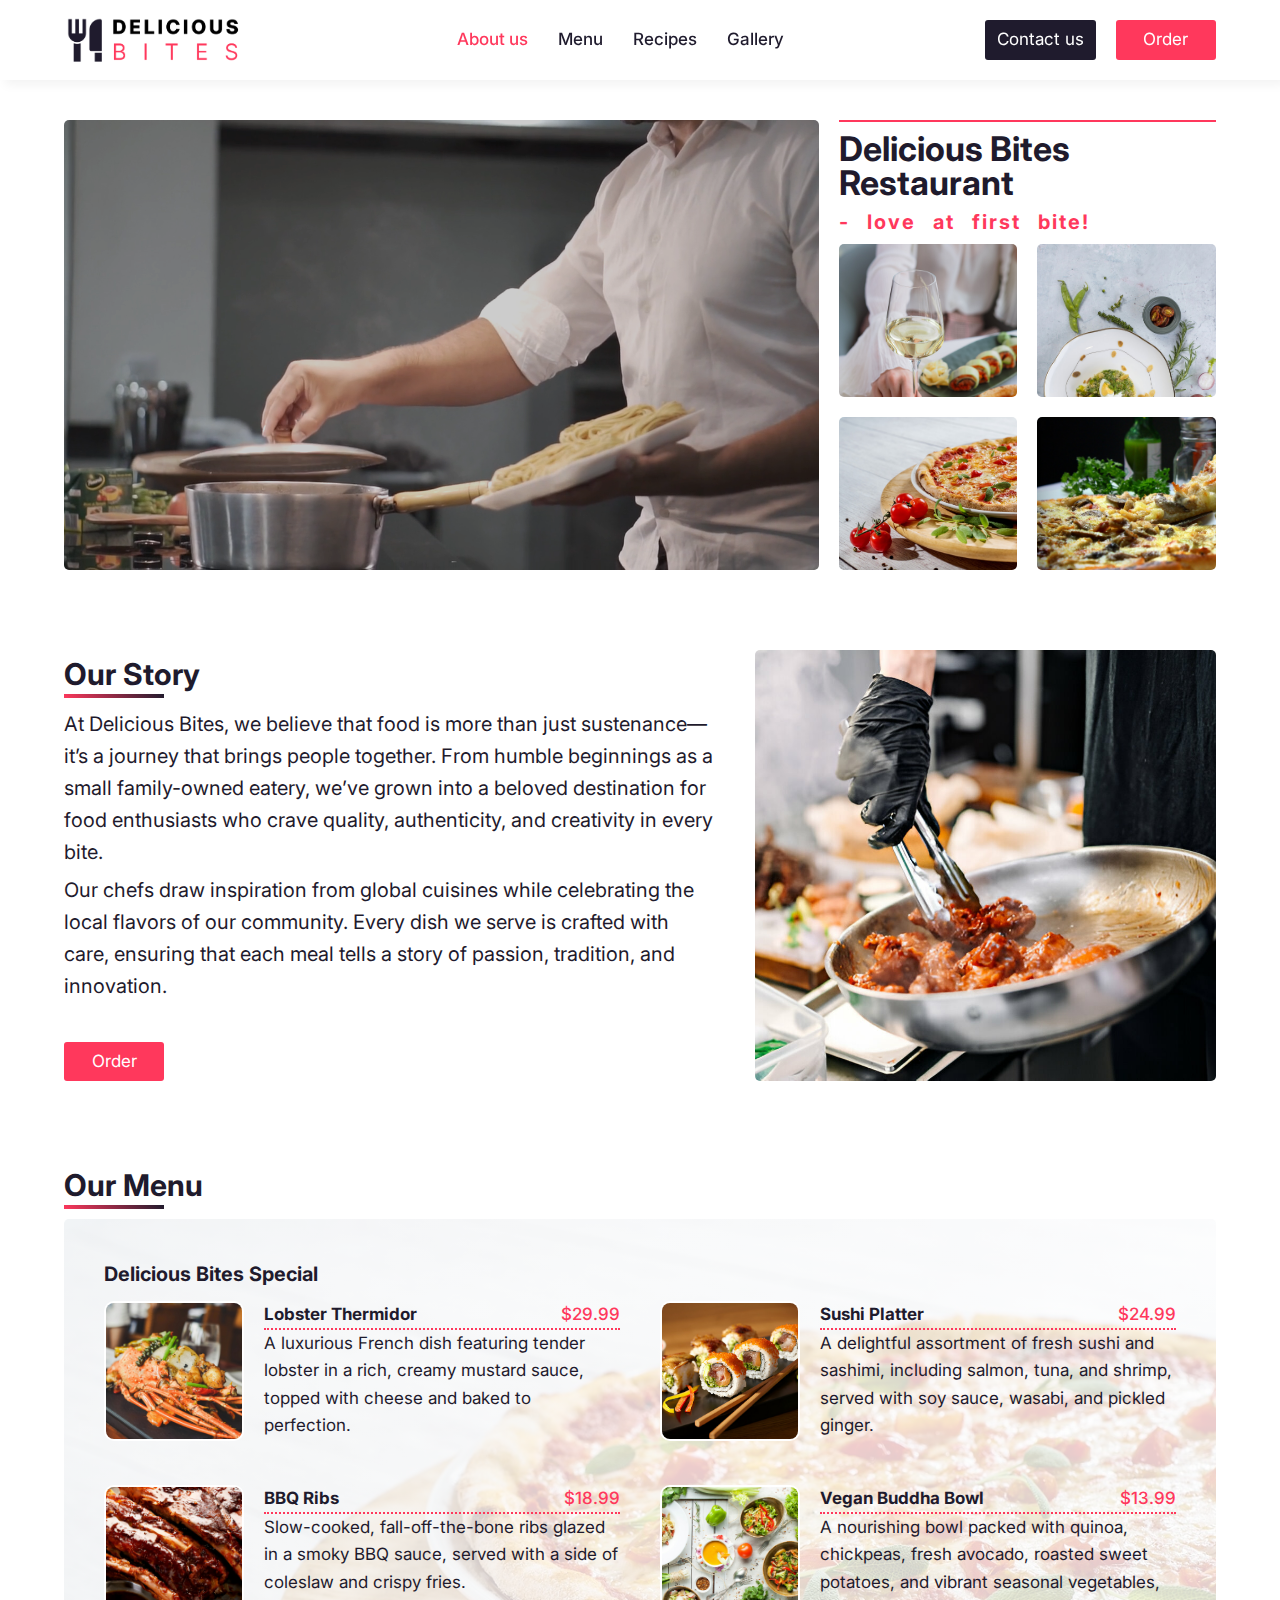
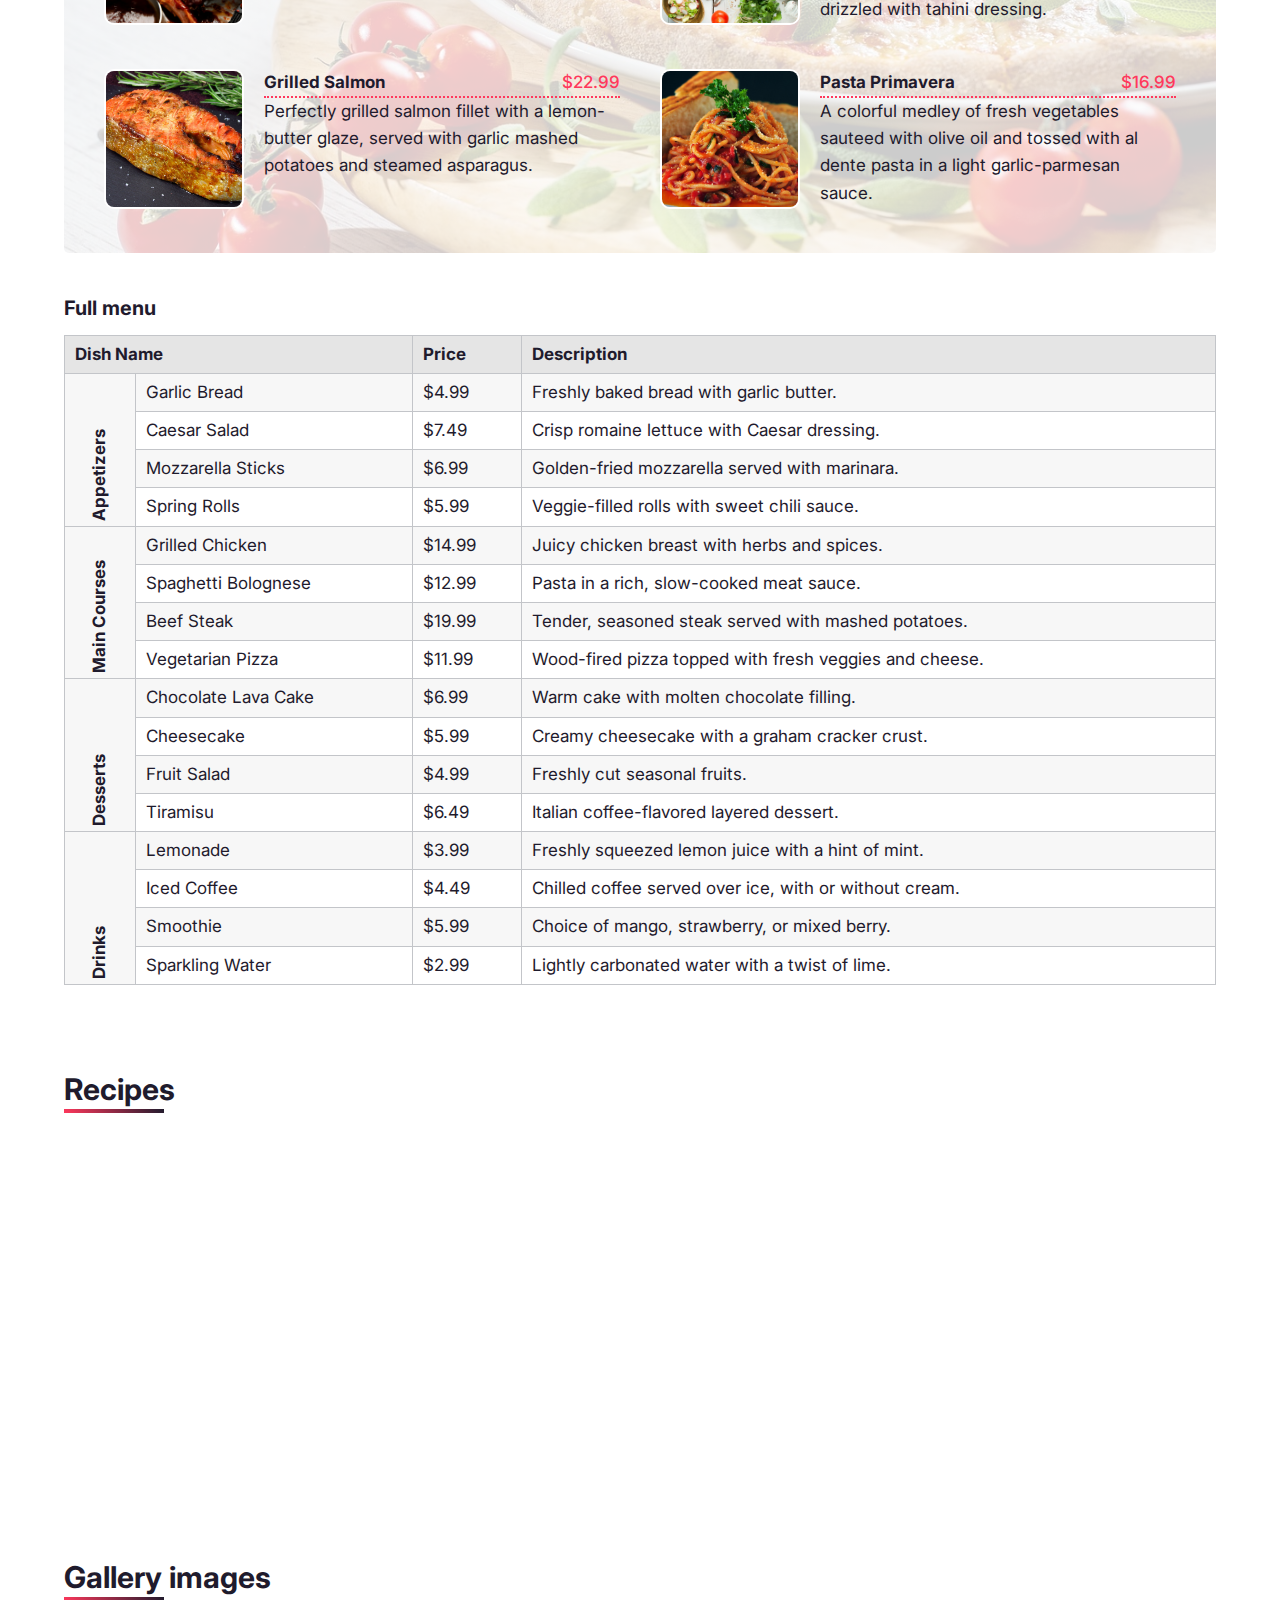
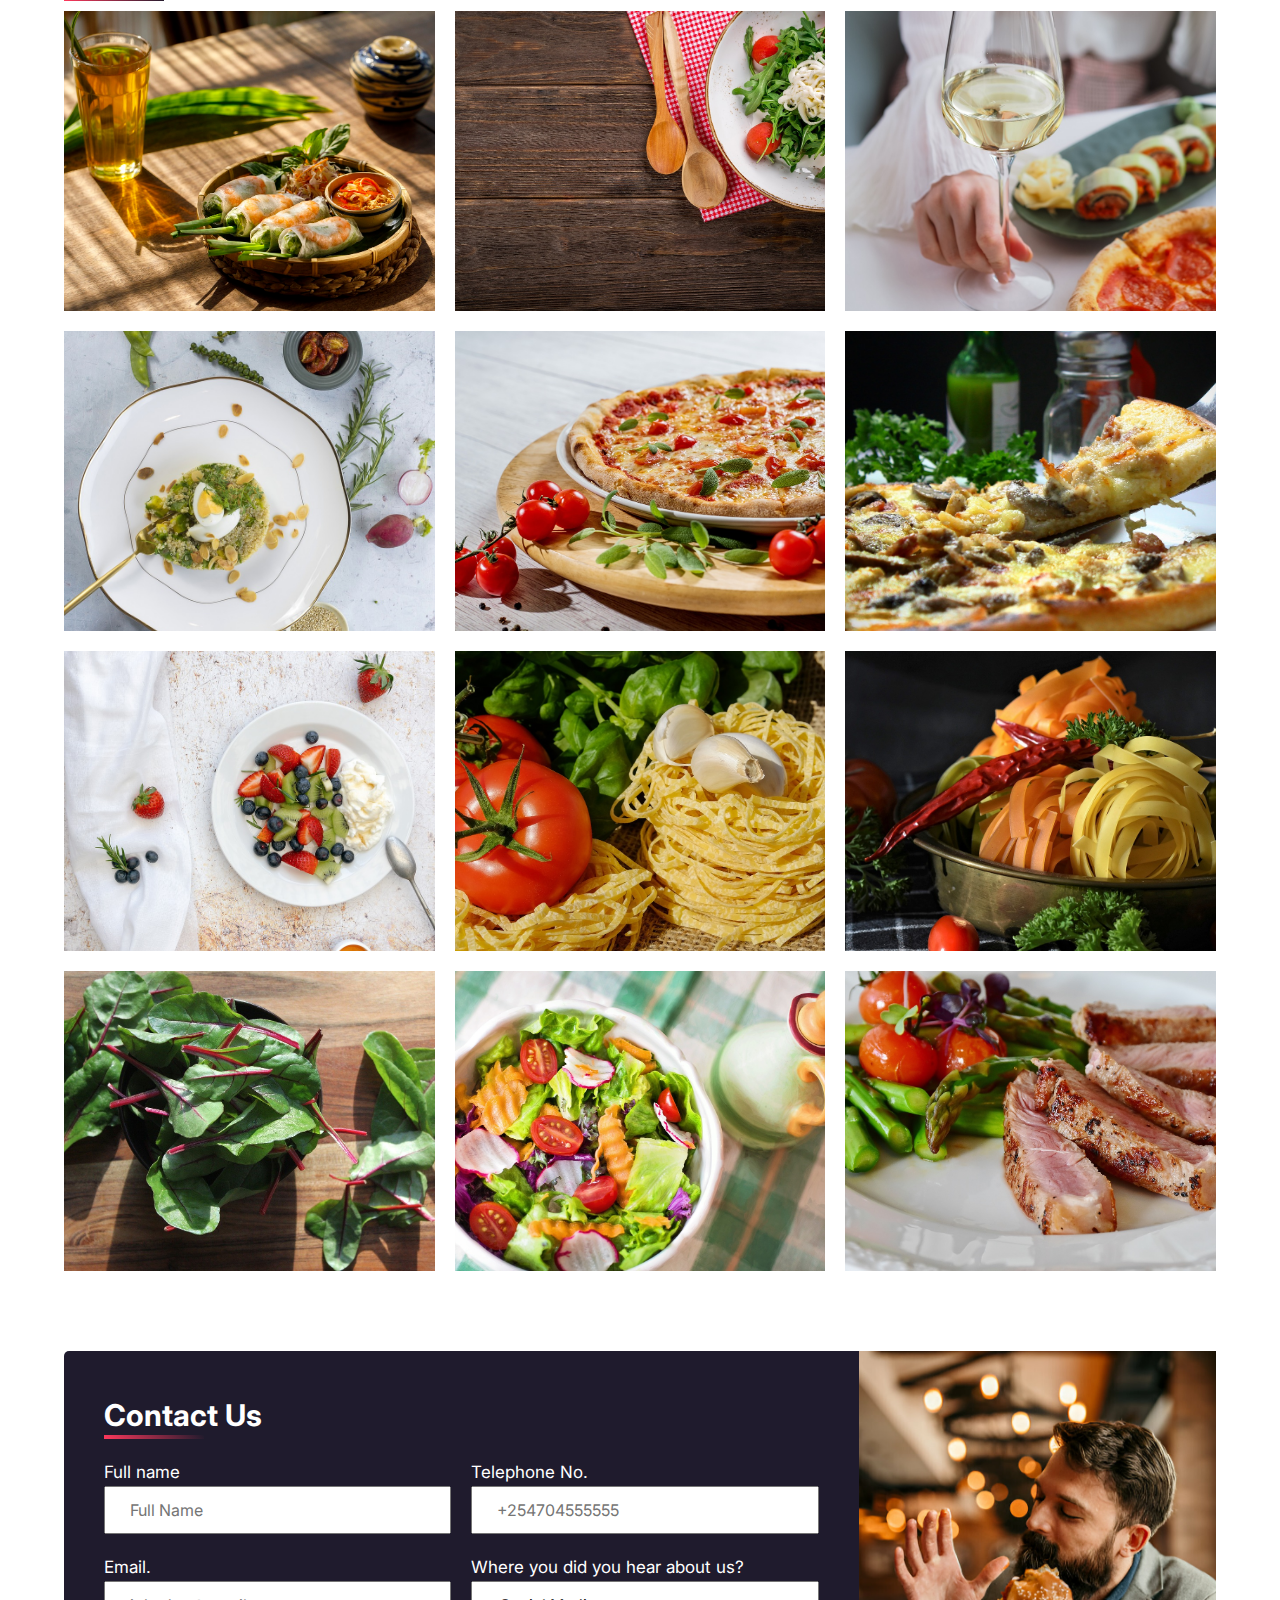
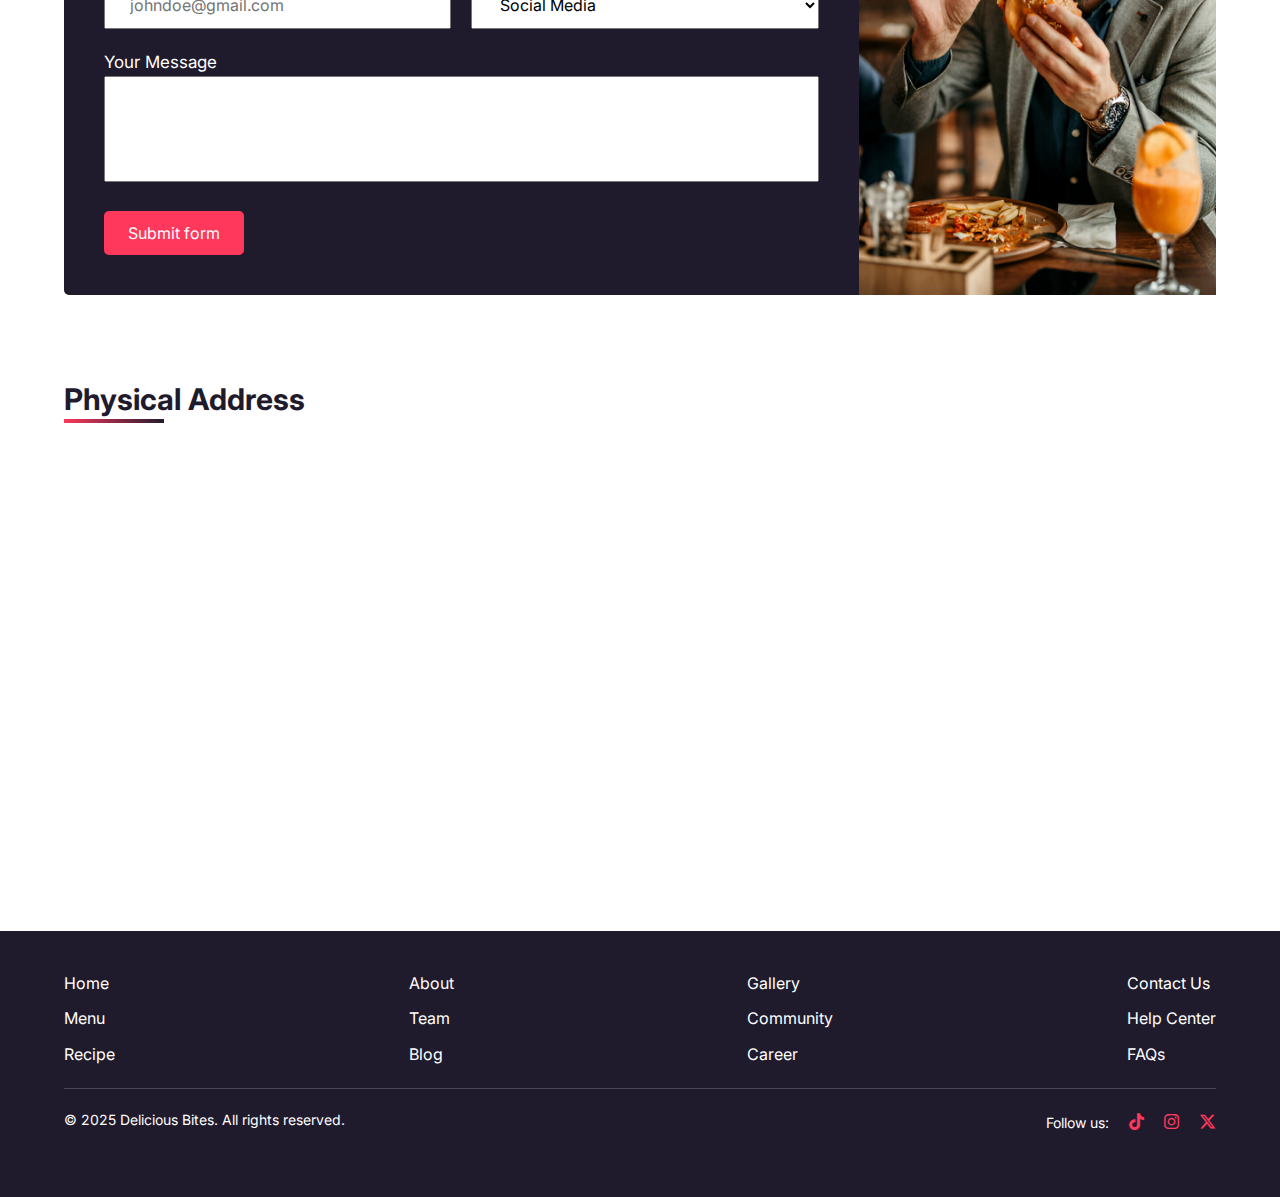
==== commit 3284d410: "Update logo" ====
--- a/index.html
+++ b/index.html
@@ -9,8 +9,8 @@
             crossorigin="anonymous" referrerpolicy="no-referrer" />
         <link rel="stylesheet" href="./css/styles.css">
         <title>Delicious Bites Restaurant - Love at First Bite</title>
-        <link rel="icon" href="./favicon.png">
-        <!-- <link rel="icon" type="image/x-icon" href="/images/favicon.ico"> -->
+        <!-- <link rel="icon" href="./favicon.png"> -->
+        <link rel="icon" type="image/x-icon" href="./favicon.png">
     </head>
 
     <body>
@@ -55,22 +55,18 @@
                     <div class="about-text">
                         <h2>Our Story</h2>
                         <p>At Delicious Bites, we believe that food is more than just sustenance—it’s a journey that
-                            brings
-                            people
-                            together. From humble beginnings as a small family-owned eatery, we’ve grown into a beloved
-                            destination
-                            for food enthusiasts who crave quality, authenticity, and creativity in every bite.</p>
+                            brings people together. From humble beginnings as a small family-owned eatery, we’ve grown
+                            into a beloved destination for food enthusiasts who crave quality, authenticity, and
+                            creativity in every bite.</p>
                         <p>Our chefs draw inspiration from global cuisines while celebrating the local flavors of our
-                            community.
-                            Every dish we serve is crafted with care, ensuring that each meal tells a story of passion,
-                            tradition,
-                            and innovation.</p>
+                            community. Every dish we serve is crafted with care, ensuring that each meal tells a story
+                            of passion, tradition, and innovation.</p>
                         <a href="https://docs.google.com/forms/d/e/1FAIpQLScugsdBJrx6gjcoKzIWHZhmKjvjKP5RsDwwAa85p5rRcwFJOw/viewform?usp=dialog"
                             target="_blank" rel="noopener noreferrer"
                             class="link-btn link-btn-secondary about-link">Order</a>
                     </div>
                     <div class="story-image-wrapper">
-                        <img src="./images/story-image.jpg" alt="Story image" class="story-image">
+                        <img src="./images/story-image.jpg" alt="Story image" class="story-image" loading="lazy">
                     </div>
                 </div>
             </section>
@@ -184,6 +180,7 @@
                                     <th>Price</th>
                                     <th>Description</th>
                                 </tr>
+                                <!-- Appetizers -->
                                 <tr>
                                     <td rowspan="4" class="category">Appetizers</td>
                                     <td>Garlic Bread</td>
@@ -205,6 +202,7 @@
                                     <td>$5.99</td>
                                     <td>Veggie-filled rolls with sweet chili sauce.</td>
                                 </tr>
+                                <!-- Main courses -->
                                 <tr>
                                     <td rowspan="4" class="category">Main Courses</td>
                                     <td>Grilled Chicken</td>
@@ -226,6 +224,7 @@
                                     <td>$11.99</td>
                                     <td>Wood-fired pizza topped with fresh veggies and cheese.</td>
                                 </tr>
+                                <!-- Deserts -->
                                 <tr>
                                     <td rowspan="4" class="category">Desserts</td>
                                     <td>Chocolate Lava Cake</td>
@@ -247,6 +246,7 @@
                                     <td>$6.49</td>
                                     <td>Italian coffee-flavored layered dessert.</td>
                                 </tr>
+                                <!-- Drinks -->
                                 <tr>
                                     <td rowspan="4" class="category">Drinks</td>
                                     <td>Lemonade</td>
@@ -280,12 +280,12 @@
                             src="https://www.youtube.com/embed/Prj3b0ExrO4?si=6tZyB36QhXxnkVxe"
                             title="YouTube video player" frameborder="0"
                             allow="accelerometer; autoplay; clipboard-write; encrypted-media; gyroscope; picture-in-picture; web-share"
-                            referrerpolicy="strict-origin-when-cross-origin" allowfullscreen></iframe>
+                            referrerpolicy="strict-origin-when-cross-origin" loading="lazy" allowfullscreen></iframe>
                         <iframe class="recipe-video" height="350"
                             src="https://www.youtube.com/embed/cVaPtE3M1Oc?si=JdroKigt0Nef5WTI"
                             title="YouTube video player" frameborder="0"
                             allow="accelerometer; autoplay; clipboard-write; encrypted-media; gyroscope; picture-in-picture; web-share"
-                            referrerpolicy="strict-origin-when-cross-origin" allowfullscreen></iframe>
+                            referrerpolicy="strict-origin-when-cross-origin" loading="lazy" allowfullscreen></iframe>
                     </div>
                 </div>
             </section>
@@ -361,8 +361,8 @@
                     <!-- GOOGLE MAP -->
                     <iframe class="map"
                         src="https://www.google.com/maps/embed?pb=!1m18!1m12!1m3!1d1994.4096324587538!2d36.820195784097486!3d-1.2822270195117855!2m3!1f0!2f0!3f0!3m2!1i1024!2i768!4f13.1!3m3!1m2!1s0x182f10d5df97cb23%3A0x9daffd912c011926!2sBihi%20Towers!5e0!3m2!1sen!2ske!4v1740225363921!5m2!1sen!2ske"
-                        height="450" style="border:0;" allowfullscreen="" loading="lazy"
-                        referrerpolicy="no-referrer-when-downgrade"></iframe>
+                        height="450" style="border:0;" allowfullscreen="" referrerpolicy="no-referrer-when-downgrade"
+                        loading="lazy"></iframe>
                 </div>
             </section>
         </main>
--- a/css/styles.css
+++ b/css/styles.css
@@ -224,6 +224,7 @@
 .about-content {
   display: flex;
   gap: 4rem;
+  transition: all 1.3s;
   .about-text {
     flex: 1;
 
@@ -243,10 +244,14 @@
     overflow: hidden;
     .story-image {
       width: 100%;
-      /* width: 40rem; */
-
       height: 100%;
-    }
+      transition: all 1.5s;
+      object-fit: cover;
+    }
+  }
+
+  &:hover .story-image {
+    transform: scale(1.2);
   }
 }
 
@@ -366,9 +371,14 @@
 
 .gallery-images {
   display: grid;
-  grid-template-columns: 1fr 1fr 1fr;
+  /* grid-template-columns: repeat(auto-fill, minmax(400px, 1fr)); */
+  grid-template-columns: repeat(3, 1fr);
   grid-auto-rows: 30rem;
   gap: 2rem;
+
+  @media (max-width: 950px) {
+    grid-template-columns: repeat(2, 1fr);
+  }
 
   .gallery-image {
     /* height: 20rem; */
